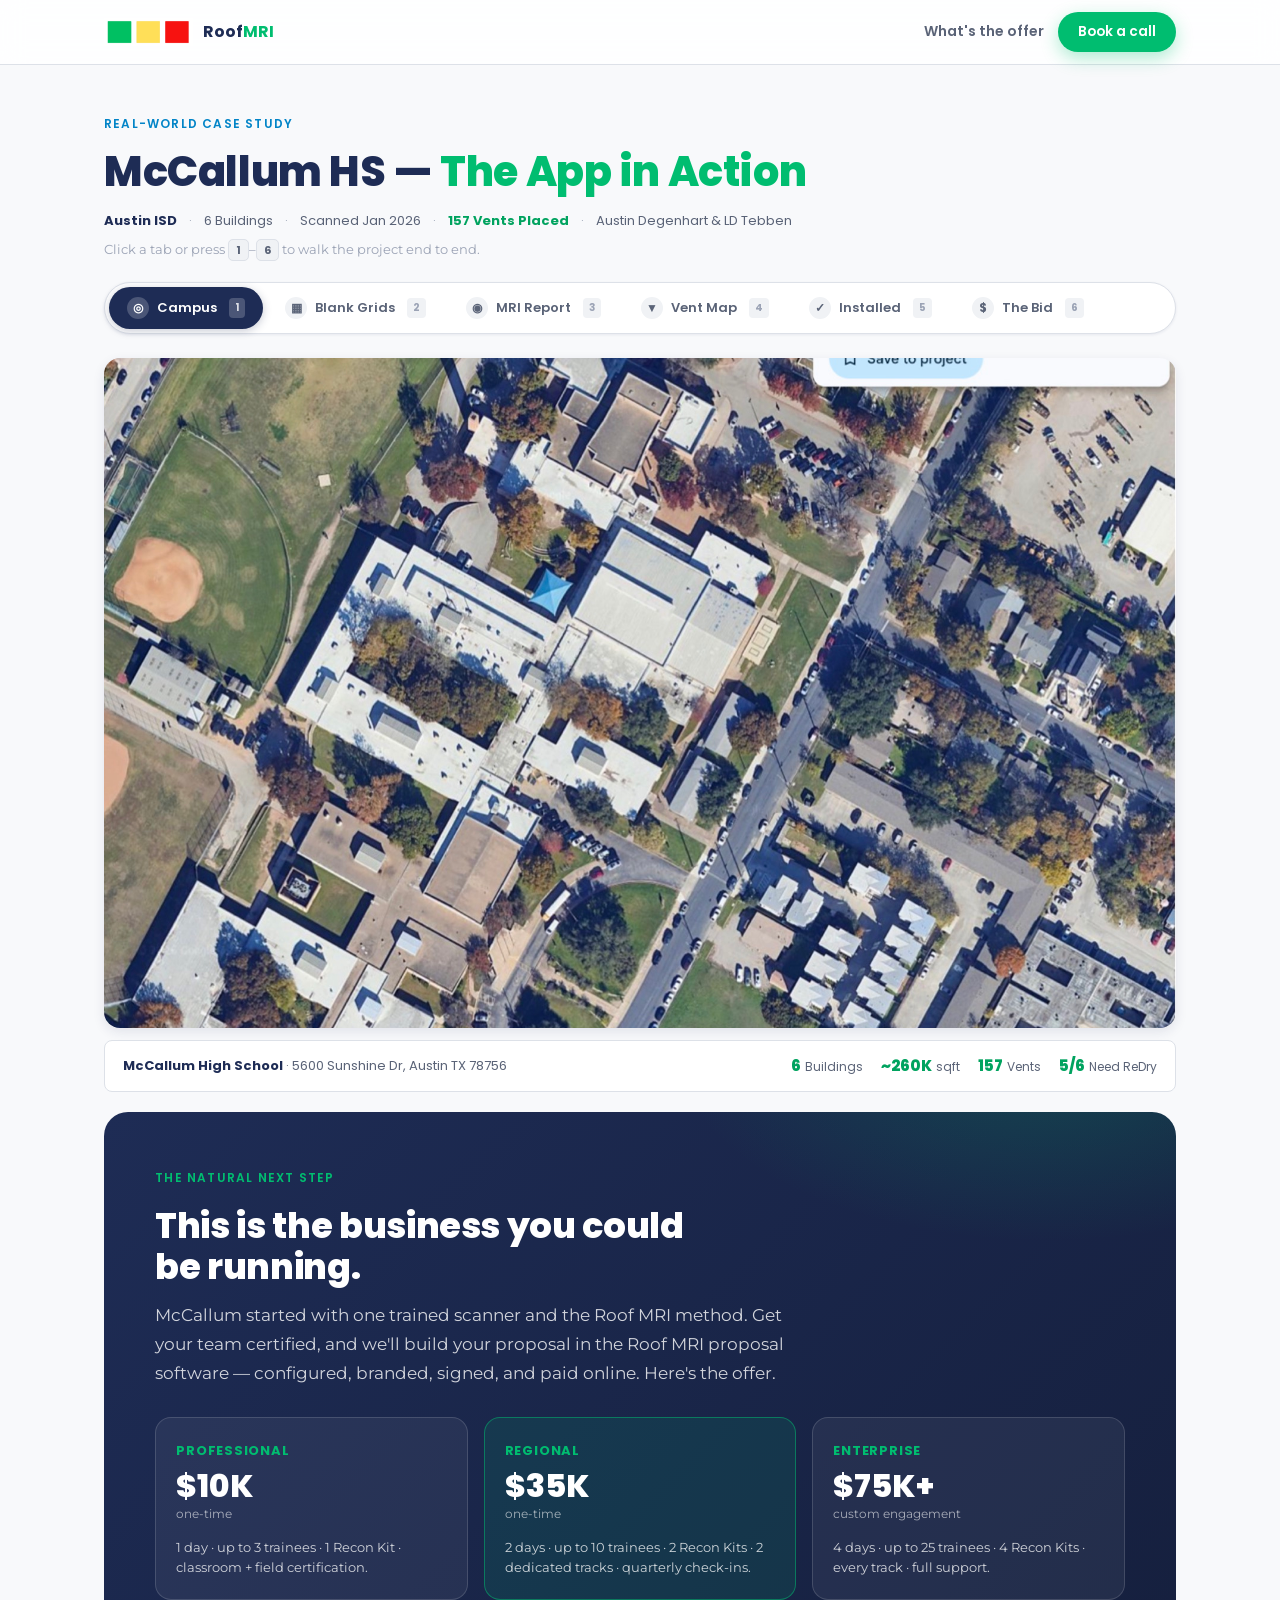
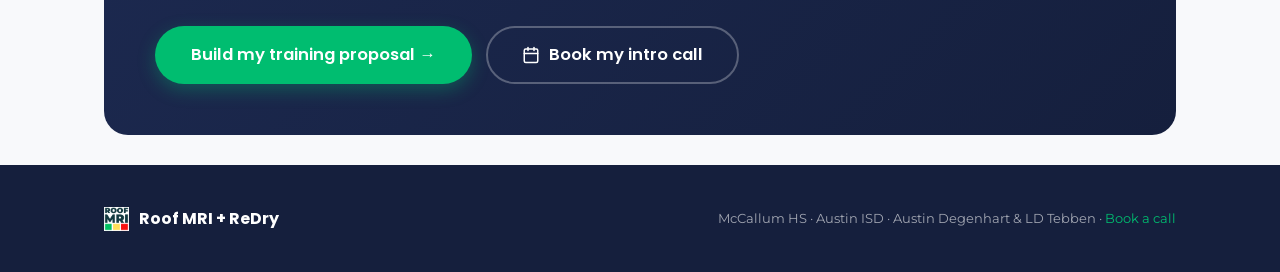
==== case-study.html @ 8e84fb78 "Add cold-call sales pages: McCallum HS teaser + standalone case study Two cohesive, standalone sales" ====
<!DOCTYPE html>
<html lang="en">
<head>
<meta charset="UTF-8">
<meta name="viewport" content="width=device-width, initial-scale=1.0">
<title>McCallum HS — The App in Action · Roof MRI + ReDry</title>
<meta name="description" content="A real Roof MRI + ReDry project at McCallum High School, Austin ISD: campus scan, moisture report, 157-vent map, install photos, and the bid.">
<link rel="icon" type="image/png" href="images/logo-icon.png">
<link href="https://fonts.googleapis.com/css2?family=Montserrat:wght@400;500;600;700&family=Poppins:wght@600;700;800;900&display=swap" rel="stylesheet">
<link rel="stylesheet" href="styles.css">
</head>
<body>

<!-- NAV -->
<header class="nav">
  <div class="wrap">
    <a class="nav-logo" href="index.html">
      <img src="images/logo-icon.png" alt="Roof MRI">
      <b>Roof<span>MRI</span></b>
    </a>
    <nav class="nav-actions">
      <a class="nav-link hide-sm" href="index.html">What's the offer</a>
      <a class="btn btn-primary btn-sm" href="https://calendly.com/adam-re-dry/google-meet-roof-mri-consultation" target="_blank" rel="noopener">Book a call</a>
    </nav>
  </div>
</header>

<!-- CASE STUDY -->
<main class="case-page">
  <div class="wrap">
    <div class="case-head">
      <span class="pillar-tag">Real-World Case Study</span>
      <h1>McCallum HS — <span class="accent">The App in Action</span></h1>
      <div class="mccallum-meta">
        <span><strong>Austin ISD</strong></span><span class="dot">·</span>
        <span>6 Buildings</span><span class="dot">·</span>
        <span>Scanned Jan 2026</span><span class="dot">·</span>
        <span><strong style="color:var(--green-dark)">157 Vents Placed</strong></span><span class="dot">·</span>
        <span>Austin Degenhart &amp; LD Tebben</span>
      </div>
      <p class="case-hint">Click a tab or press <kbd>1</kbd>–<kbd>6</kbd> to walk the project end to end.</p>
    </div>

    <div class="comp-wrap">
      <div class="comp-tabs" id="caseTabs" role="tablist" aria-label="McCallum project walkthrough">
        <button class="comp-tab active" role="tab" aria-selected="true" data-case="campus"><span class="comp-tab-icon">◎</span>Campus<span class="comp-tab-key">1</span></button>
        <button class="comp-tab" role="tab" aria-selected="false" data-case="blank"><span class="comp-tab-icon">▦</span>Blank Grids<span class="comp-tab-key">2</span></button>
        <button class="comp-tab" role="tab" aria-selected="false" data-case="report"><span class="comp-tab-icon">◉</span>MRI Report<span class="comp-tab-key">3</span></button>
        <button class="comp-tab" role="tab" aria-selected="false" data-case="vents"><span class="comp-tab-icon">▼</span>Vent Map<span class="comp-tab-key">4</span></button>
        <button class="comp-tab" role="tab" aria-selected="false" data-case="installed"><span class="comp-tab-icon">✓</span>Installed<span class="comp-tab-key">5</span></button>
        <button class="comp-tab" role="tab" aria-selected="false" data-case="bid"><span class="comp-tab-icon">$</span>The Bid<span class="comp-tab-key">6</span></button>
      </div>

      <div class="comp-view" id="caseView">
        <!-- CAMPUS -->
        <div class="comp-panel active" data-case-panel="campus" role="tabpanel">
          <div class="case-hero"><img src="images/mccallum/campus-overview.jpg" alt="McCallum HS campus aerial overview"></div>
          <div class="case-caption-strip">
            <div><strong>McCallum High School</strong> · 5600 Sunshine Dr, Austin TX 78756</div>
            <div class="case-stats">
              <span><strong>6</strong>Buildings</span>
              <span><strong>~260K</strong>sqft</span>
              <span><strong>157</strong>Vents</span>
              <span><strong>5/6</strong>Need ReDry</span>
            </div>
          </div>
        </div>

        <!-- BLANK GRIDS -->
        <div class="comp-panel" data-case-panel="blank" role="tabpanel">
          <div class="bldg-chips" data-group="blank">
            <button class="bldg-chip active" data-b="A">A</button>
            <button class="bldg-chip" data-b="B">B</button>
            <button class="bldg-chip" data-b="C">C</button>
            <button class="bldg-chip" data-b="D">D</button>
            <button class="bldg-chip" data-b="E">E</button>
            <button class="bldg-chip" data-b="F">F</button>
          </div>
          <div class="bldg-canvas" data-group="blank">
            <img class="bldg-img active" data-b="A" src="images/mccallum/blank-A.jpg" alt="Building A blank scan grid">
            <img class="bldg-img" data-b="B" src="images/mccallum/blank-B.jpg" alt="Building B blank scan grid">
            <img class="bldg-img" data-b="C" src="images/mccallum/blank-C.jpg" alt="Building C blank scan grid">
            <img class="bldg-img" data-b="D" src="images/mccallum/blank-D.jpg" alt="Building D blank scan grid">
            <img class="bldg-img" data-b="E" src="images/mccallum/blank-E.jpg" alt="Building E blank scan grid">
            <img class="bldg-img" data-b="F" src="images/mccallum/blank-F.jpg" alt="Building F blank scan grid">
          </div>
          <div class="case-caption-strip">
            <div><strong>Blank grids delivered through the app</strong> · Numbered sections printed and taken to the roof</div>
          </div>
        </div>

        <!-- MRI REPORT (filled/scanned) -->
        <div class="comp-panel" data-case-panel="report" role="tabpanel">
          <div class="bldg-chips" data-group="report">
            <button class="bldg-chip active" data-b="A">A</button>
            <button class="bldg-chip" data-b="B">B</button>
            <button class="bldg-chip" data-b="C">C</button>
            <button class="bldg-chip muted" data-b="D" title="Scanned clean — no remediation needed">D</button>
            <button class="bldg-chip" data-b="E">E</button>
            <button class="bldg-chip" data-b="F">F</button>
          </div>
          <div class="bldg-canvas" data-group="report">
            <img class="bldg-img active" data-b="A" src="images/mccallum/filled-A.jpg" alt="Building A moisture overlay">
            <img class="bldg-img" data-b="B" src="images/mccallum/filled-B.jpg" alt="Building B moisture overlay">
            <img class="bldg-img" data-b="C" src="images/mccallum/filled-C.jpg" alt="Building C moisture overlay">
            <div class="bldg-clean" data-b="D">
              <div class="clean-check">✓</div>
              <h3>Building D — Scanned Clean</h3>
              <p>No moisture above the PHD floor. <strong>No remediation needed.</strong><br>Real data drives real decisions — we don't sell work we can't justify.</p>
            </div>
            <img class="bldg-img" data-b="E" src="images/mccallum/filled-E.jpg" alt="Building E moisture overlay">
            <img class="bldg-img" data-b="F" src="images/mccallum/filled-F.jpg" alt="Building F moisture overlay">
          </div>
          <div class="case-caption-strip">
            <div>Emailed to <strong>Austin Degenhart</strong> · Moisture overlay on aerial imagery</div>
            <div class="case-legend">
              <span class="lg lg-green">Dry</span>
              <span class="lg lg-yellow">Elevated</span>
              <span class="lg lg-orange">Wet</span>
              <span class="lg lg-red">Saturated</span>
            </div>
          </div>
        </div>

        <!-- VENT MAP -->
        <div class="comp-panel" data-case-panel="vents" role="tabpanel">
          <div class="bldg-chips" data-group="vents">
            <button class="bldg-chip active" data-b="A">A<span class="chip-sub">8</span></button>
            <button class="bldg-chip" data-b="B">B<span class="chip-sub">55</span></button>
            <button class="bldg-chip" data-b="C">C<span class="chip-sub">37</span></button>
            <button class="bldg-chip" data-b="E">E<span class="chip-sub">35</span></button>
            <button class="bldg-chip" data-b="F">F<span class="chip-sub">22</span></button>
          </div>
          <div class="bldg-canvas" data-group="vents">
            <img class="bldg-img active" data-b="A" src="images/mccallum/vent-A-8.jpg" alt="Building A vent placement">
            <img class="bldg-img" data-b="B" src="images/mccallum/vent-B-55.jpg" alt="Building B vent placement">
            <img class="bldg-img" data-b="C" src="images/mccallum/vent-C-37.jpg" alt="Building C vent placement">
            <img class="bldg-img" data-b="E" src="images/mccallum/vent-E-35.jpg" alt="Building E vent placement">
            <img class="bldg-img" data-b="F" src="images/mccallum/vent-F-22.jpg" alt="Building F vent placement">
          </div>
          <div class="case-caption-strip">
            <div><strong>157 vents</strong> placed across 5 buildings · Generated in the ReDry Vent Placement app</div>
            <a class="case-link-btn" href="https://redry-vent-placement.netlify.app/contractor/address/f6c9a4a1-4a2d-42f4-a4ff-206923f18e54" target="_blank" rel="noopener">Open the live map →</a>
          </div>
        </div>

        <!-- INSTALLED -->
        <div class="comp-panel" data-case-panel="installed" role="tabpanel">
          <div class="install-carousel" id="installCarousel">
            <figure class="install-slide active" data-i="0">
              <img src="images/mccallum/installed/install-1-daytime.jpg" alt="Installed ReDry vents on McCallum roof, daytime">
              <figcaption><span class="ic-n">1</span>Row of installed ReDry vents · sealed at the base</figcaption>
            </figure>
            <figure class="install-slide" data-i="1">
              <img src="images/mccallum/installed/install-2-sunset-wide.jpg" alt="Installed vents at sunset, wide shot">
              <figcaption><span class="ic-n">2</span>Sunset on the finished roof · vents catching the light</figcaption>
            </figure>
            <figure class="install-slide" data-i="2">
              <img src="images/mccallum/installed/install-3-sunset-close.jpg" alt="Close-up of installed vent at sunset">
              <figcaption><span class="ic-n">3</span>Close-up · the finished detail</figcaption>
            </figure>
            <button class="install-arrow install-prev" aria-label="Previous photo"><svg width="22" height="22" viewBox="0 0 24 24" fill="none" stroke="currentColor" stroke-width="2.5" stroke-linecap="round" stroke-linejoin="round"><polyline points="15 18 9 12 15 6"/></svg></button>
            <button class="install-arrow install-next" aria-label="Next photo"><svg width="22" height="22" viewBox="0 0 24 24" fill="none" stroke="currentColor" stroke-width="2.5" stroke-linecap="round" stroke-linejoin="round"><polyline points="9 18 15 12 9 6"/></svg></button>
            <div class="install-dots">
              <button class="install-dot active" data-i="0" aria-label="Photo 1"></button>
              <button class="install-dot" data-i="1" aria-label="Photo 2"></button>
              <button class="install-dot" data-i="2" aria-label="Photo 3"></button>
            </div>
          </div>
          <div class="case-caption-strip">
            <div><strong>Proof on the roof</strong> · Post-install ReDry vents at McCallum HS</div>
            <div style="font-size:11px;color:var(--gray-400)">Arrows, dots, or ← → keys</div>
          </div>
        </div>

        <!-- BID -->
        <div class="comp-panel" data-case-panel="bid" role="tabpanel">
          <div class="bid-embed">
            <iframe src="images/mccallum/bid-mccallum.pdf#toolbar=0&amp;navpanes=0&amp;view=FitH" title="McCallum HS — ReDry Quote + Contract" loading="lazy"></iframe>
          </div>
          <div class="case-caption-strip">
            <div>Submitted to <strong>LD Tebben</strong> for Austin ISD · ReDry Quote + Contract</div>
            <a class="case-link-btn" href="images/mccallum/bid-mccallum.pdf" target="_blank" rel="noopener">Open the full PDF →</a>
          </div>
        </div>
      </div>
    </div>

    <!-- NEXT STEP: the proposal software (the close) -->
    <section class="nextstep">
      <span class="eyebrow">The natural next step</span>
      <h2>This is the business you could be running.</h2>
      <p class="lead">
        McCallum started with one trained scanner and the Roof MRI method. Get your team certified,
        and we'll build your proposal in the Roof MRI proposal software — configured, branded,
        signed, and paid online. Here's the offer.
      </p>

      <div class="tier-grid">
        <div class="tier">
          <div class="t-name">Professional</div>
          <div class="t-price">$10K</div>
          <div class="t-sub">one-time</div>
          <div class="t-desc">1 day · up to 3 trainees · 1 Recon Kit · classroom + field certification.</div>
        </div>
        <div class="tier feature">
          <div class="t-name">Regional</div>
          <div class="t-price">$35K</div>
          <div class="t-sub">one-time</div>
          <div class="t-desc">2 days · up to 10 trainees · 2 Recon Kits · 2 dedicated tracks · quarterly check-ins.</div>
        </div>
        <div class="tier">
          <div class="t-name">Enterprise</div>
          <div class="t-price">$75K+</div>
          <div class="t-sub">custom engagement</div>
          <div class="t-desc">4 days · up to 25 trainees · 4 Recon Kits · every track · full support.</div>
        </div>
      </div>

      <div class="btns">
        <a class="btn btn-primary btn-lg" href="https://proposals.roof-mri.com" target="_blank" rel="noopener">
          Build my training proposal →
        </a>
        <a class="btn btn-on-dark btn-lg" href="https://calendly.com/adam-re-dry/google-meet-roof-mri-consultation" target="_blank" rel="noopener">
          <svg viewBox="0 0 24 24" fill="none" stroke="currentColor" stroke-width="2" stroke-linecap="round" stroke-linejoin="round"><rect x="3" y="4" width="18" height="18" rx="2"/><line x1="16" y1="2" x2="16" y2="6"/><line x1="8" y1="2" x2="8" y2="6"/><line x1="3" y1="10" x2="21" y2="10"/></svg>
          Book my intro call
        </a>
      </div>
    </section>
  </div>
</main>

<!-- FOOTER -->
<footer class="footer">
  <div class="wrap">
    <div class="footer-logo">
      <img src="images/logo-light.png" alt="Roof MRI" onerror="this.src='images/logo-icon.png'">
      <b>Roof MRI + ReDry</b>
    </div>
    <small>McCallum HS · Austin ISD · Austin Degenhart &amp; LD Tebben · <a href="https://calendly.com/adam-re-dry/google-meet-roof-mri-consultation" target="_blank" rel="noopener">Book a call</a></small>
  </div>
</footer>

<script src="app.js" defer></script>
</body>
</html>
---- styles.css ----
/* =========================================================================
   Roof MRI · Sales Tools — shared design system
   Colors + type are the source of truth carried over verbatim from the
   Roof MRI training deck (roof-mri-training-presentation-pro) and the
   proposal frontend (roof-mri-backend). Do not invent new brand colors.
   ========================================================================= */
*,*::before,*::after{box-sizing:border-box;margin:0;padding:0}
:root{
  --green:#00bd70;--green-dark:#00a35f;--green-light:#e6f9f0;
  --navy:#1e2c55;--navy-light:#2a3d6e;--navy-dark:#151f3d;
  --white:#ffffff;--gray-50:#f8f9fb;--gray-100:#f0f2f5;--gray-200:#dde1e8;
  --gray-400:#9ba3b5;--gray-600:#5a6377;--gray-800:#2d3344;
  --red-500:#EF4444;--red-100:#FEE2E2;--amber-500:#F59E0B;--amber-100:#FEF3C7;
  --blue-500:#0284C7;
  --shadow-sm:0 1px 3px rgba(30,44,85,.08);
  --shadow-md:0 4px 12px rgba(30,44,85,.1);
  --shadow-lg:0 8px 30px rgba(30,44,85,.12);
  --shadow-xl:0 20px 60px rgba(21,31,61,.18);
  --radius:8px;--radius-lg:16px;--radius-xl:24px;
  --maxw:1120px;
}
html{scroll-behavior:smooth}
body{
  font-family:'Montserrat',sans-serif;font-size:16px;line-height:1.7;
  background:var(--gray-50);color:var(--gray-800);-webkit-font-smoothing:antialiased;
}
img{max-width:100%;display:block}
a{color:inherit}
h1,h2,h3,h4{font-family:'Poppins',sans-serif;line-height:1.15;color:var(--navy);letter-spacing:-.01em}
.accent{color:var(--green)}
.wrap{width:100%;max-width:var(--maxw);margin:0 auto;padding:0 24px}

/* ---- Buttons: one primary action wins on every screen ------------------ */
.btn{display:inline-flex;align-items:center;justify-content:center;gap:9px;
  font-family:'Poppins',sans-serif;font-size:15px;font-weight:600;line-height:1;
  padding:15px 26px;border-radius:999px;border:2px solid transparent;cursor:pointer;
  text-decoration:none;transition:transform .18s ease,box-shadow .18s ease,background .18s ease,border-color .18s ease;white-space:nowrap}
.btn svg{width:18px;height:18px}
.btn-primary{background:var(--green);color:#fff;box-shadow:0 6px 18px rgba(0,189,112,.32)}
.btn-primary:hover{background:var(--green-dark);transform:translateY(-2px);box-shadow:0 10px 26px rgba(0,189,112,.4)}
.btn-secondary{background:var(--navy);color:#fff}
.btn-secondary:hover{background:var(--navy-light);transform:translateY(-2px)}
.btn-ghost{background:transparent;color:var(--navy);border-color:var(--gray-200)}
.btn-ghost:hover{border-color:var(--green);color:var(--green-dark);transform:translateY(-2px)}
.btn-on-dark{background:transparent;color:#fff;border-color:rgba(255,255,255,.28)}
.btn-on-dark:hover{border-color:#fff;background:rgba(255,255,255,.08);transform:translateY(-2px)}
.btn-sm{padding:11px 18px;font-size:13.5px}
.btn-lg{padding:18px 34px;font-size:16.5px}

/* ---- Sticky nav -------------------------------------------------------- */
.nav{position:sticky;top:0;z-index:50;background:rgba(255,255,255,.86);
  backdrop-filter:saturate(180%) blur(12px);border-bottom:1px solid var(--gray-200)}
.nav .wrap{display:flex;align-items:center;justify-content:space-between;height:64px}
.nav-logo{display:flex;align-items:center;gap:10px;text-decoration:none}
.nav-logo img{height:28px;width:auto}
.nav-logo b{font-family:'Poppins',sans-serif;font-weight:700;font-size:16px;color:var(--navy)}
.nav-logo span{color:var(--green)}
.nav-actions{display:flex;align-items:center;gap:14px}
.nav-link{font-family:'Poppins',sans-serif;font-weight:600;font-size:14px;color:var(--gray-600);text-decoration:none;transition:color .18s ease}
.nav-link:hover{color:var(--navy)}

/* ---- Eyebrow / pillar tag (from deck) ---------------------------------- */
.eyebrow{display:inline-block;font-family:'Poppins',sans-serif;font-size:.75rem;font-weight:600;
  letter-spacing:.1em;text-transform:uppercase;color:var(--green);margin-bottom:18px}
.eyebrow.on-dark{color:var(--green)}
.pillar-tag{display:inline-block;font-family:'Poppins',sans-serif;font-size:.75rem;font-weight:600;
  letter-spacing:.1em;text-transform:uppercase;color:var(--blue-500);margin-bottom:14px}

/* =========================================================================
   TEASER (index.html) — the cold-call "what's the offer" leave-behind
   ========================================================================= */
.hero{position:relative;overflow:hidden;color:#fff;
  background:radial-gradient(1200px 600px at 78% -10%,rgba(0,189,112,.22),transparent 60%),
             linear-gradient(160deg,var(--navy) 0%,var(--navy-dark) 100%)}
.hero::after{content:"";position:absolute;inset:0;pointer-events:none;
  background:radial-gradient(700px 340px at 12% 110%,rgba(2,132,199,.18),transparent 60%)}
.hero .wrap{position:relative;z-index:1;padding-top:76px;padding-bottom:84px}
.hero h1{color:#fff;font-size:clamp(2rem,4.6vw,3.5rem);font-weight:800;max-width:16ch}
.hero .eyebrow{color:var(--green)}
.hero-sub{margin-top:22px;max-width:60ch;font-size:clamp(1rem,1.5vw,1.18rem);line-height:1.6;color:rgba(255,255,255,.82)}
.hero-sub strong{color:#fff;font-weight:600}
.hero-cta{display:flex;flex-wrap:wrap;gap:14px;margin-top:34px}
.hero-note{margin-top:16px;font-size:13px;color:rgba(255,255,255,.6);display:flex;align-items:center;gap:8px}
.hero-note svg{width:15px;height:15px;color:var(--green)}
/* stat strip */
.stat-strip{display:grid;grid-template-columns:repeat(4,1fr);gap:1px;margin-top:52px;
  background:rgba(255,255,255,.12);border:1px solid rgba(255,255,255,.14);border-radius:var(--radius-lg);overflow:hidden}
.stat{background:rgba(21,31,61,.35);padding:22px 20px;text-align:center}
.stat b{display:block;font-family:'Poppins',sans-serif;font-weight:800;font-size:clamp(1.6rem,3vw,2.2rem);color:#fff;line-height:1}
.stat span{display:block;margin-top:7px;font-size:12px;letter-spacing:.04em;text-transform:uppercase;color:rgba(255,255,255,.6)}
.stat b.g{color:var(--green)}

/* section shell */
.section{padding:78px 0}
.section-head{max-width:60ch;margin-bottom:40px}
.section-head h2{font-size:clamp(1.6rem,3vw,2.4rem);font-weight:800}
.section-head p{margin-top:14px;color:var(--gray-600);font-size:1.05rem}

/* three-party offer cards */
.offer-grid{display:grid;grid-template-columns:repeat(3,1fr);gap:22px}
.offer-card{position:relative;background:#fff;border:1px solid var(--gray-200);border-radius:var(--radius-lg);
  padding:30px 26px 28px;box-shadow:var(--shadow-sm);transition:transform .2s ease,box-shadow .2s ease;overflow:hidden}
.offer-card:hover{transform:translateY(-4px);box-shadow:var(--shadow-lg)}
.offer-card::before{content:"";position:absolute;top:0;left:0;right:0;height:4px;background:var(--accent,var(--green))}
.offer-card .who{font-family:'Poppins',sans-serif;font-size:11px;font-weight:700;letter-spacing:.12em;text-transform:uppercase;color:var(--accent,var(--green))}
.offer-card h3{margin:10px 0 12px;font-size:1.3rem;font-weight:700}
.offer-card p{color:var(--gray-600);font-size:.98rem;line-height:1.62}
.offer-card p strong{color:var(--navy);font-weight:600}
.offer-icon{width:46px;height:46px;border-radius:12px;display:flex;align-items:center;justify-content:center;
  background:var(--accent-soft,var(--green-light));color:var(--accent,var(--green));margin-bottom:16px}
.offer-icon svg{width:24px;height:24px}
.offer-card.district{--accent:var(--blue-500);--accent-soft:#e6f2fb}
.offer-card.contractor{--accent:var(--green);--accent-soft:var(--green-light)}
.offer-card.gaco{--accent:var(--amber-500);--accent-soft:var(--amber-100)}

/* lifecycle flow */
.flow{background:#fff;border-top:1px solid var(--gray-200);border-bottom:1px solid var(--gray-200)}
.flow-steps{display:flex;flex-wrap:wrap;align-items:stretch;gap:0}
.flow-step{flex:1 1 0;min-width:150px;padding:26px 22px;position:relative}
.flow-step:not(:last-child)::after{content:"→";position:absolute;right:-9px;top:50%;transform:translateY(-50%);
  color:var(--gray-400);font-size:20px;z-index:1}
.flow-step .n{font-family:'Poppins',sans-serif;font-weight:800;font-size:13px;color:var(--green);letter-spacing:.06em}
.flow-step h4{margin:8px 0 6px;font-size:1.05rem;font-weight:700}
.flow-step p{font-size:.86rem;color:var(--gray-600);line-height:1.5}

/* CTA band */
.cta-band{background:linear-gradient(135deg,var(--navy) 0%,var(--navy-dark) 100%);color:#fff;border-radius:var(--radius-xl);
  padding:52px clamp(26px,5vw,60px);text-align:center;position:relative;overflow:hidden}
.cta-band::before{content:"";position:absolute;inset:0;
  background:radial-gradient(600px 300px at 80% 120%,rgba(0,189,112,.25),transparent 60%)}
.cta-band>*{position:relative;z-index:1}
.cta-band h2{color:#fff;font-size:clamp(1.6rem,3vw,2.4rem);font-weight:800;max-width:22ch;margin:0 auto}
.cta-band p{margin:16px auto 0;max-width:52ch;color:rgba(255,255,255,.78);font-size:1.05rem}
.cta-band .btns{display:flex;flex-wrap:wrap;gap:14px;justify-content:center;margin-top:30px}

/* footer */
.footer{background:var(--navy-dark);color:rgba(255,255,255,.6);padding:40px 0}
.footer .wrap{display:flex;flex-wrap:wrap;align-items:center;justify-content:space-between;gap:16px}
.footer-logo{display:flex;align-items:center;gap:10px}
.footer-logo img{height:24px}
.footer-logo b{font-family:'Poppins',sans-serif;color:#fff;font-weight:700}
.footer a{color:var(--green);text-decoration:none}
.footer small{font-size:12.5px}

/* =========================================================================
   CASE STUDY (case-study.html) — recreation of deck slide 28 (McCallum HS)
   Component CSS carried over from the deck, adapted from fixed-viewport
   slide to a normal scrolling page.
   ========================================================================= */
.case-page{padding:44px 0 30px}
.case-head h1{font-size:clamp(1.7rem,3.4vw,2.6rem);font-weight:800}
.mccallum-meta{display:flex;gap:10px;flex-wrap:wrap;font-family:'Poppins',sans-serif;font-size:13px;color:var(--gray-600);margin:14px 0 6px;align-items:center}
.mccallum-meta strong{color:var(--navy);font-weight:700}
.mccallum-meta .dot{color:var(--gray-400);margin:0 2px}
.case-hint{font-size:13px;color:var(--gray-400);margin-bottom:22px}
.case-hint kbd{font-family:'Poppins',sans-serif;font-size:11px;font-weight:700;background:var(--gray-100);border:1px solid var(--gray-200);border-radius:5px;padding:2px 7px;color:var(--gray-600)}

.comp-wrap{width:100%}
.comp-tabs{display:flex;flex-wrap:wrap;gap:4px;background:var(--white);border:1px solid var(--gray-200);border-radius:999px;padding:4px;box-shadow:var(--shadow-sm);margin-bottom:24px}
.comp-tab{display:inline-flex;align-items:center;gap:8px;padding:10px 18px;border:none;background:transparent;border-radius:999px;font-family:'Poppins',sans-serif;font-size:13px;font-weight:600;color:var(--gray-600);cursor:pointer;transition:all .25s ease;white-space:nowrap}
.comp-tab:hover{color:var(--navy)}
.comp-tab.active{background:var(--navy);color:#fff;box-shadow:0 2px 8px rgba(30,44,85,.25)}
.comp-tab-icon{display:inline-flex;align-items:center;justify-content:center;width:22px;height:22px;border-radius:50%;background:var(--gray-100);font-size:12px;font-weight:700;transition:all .25s ease}
.comp-tab.active .comp-tab-icon{background:rgba(255,255,255,.2);color:#fff}
.comp-tab-key{margin-left:4px;font-size:10px;font-weight:700;padding:2px 6px;border-radius:4px;background:var(--gray-100);color:var(--gray-400)}
.comp-tab.active .comp-tab-key{background:rgba(255,255,255,.2);color:rgba(255,255,255,.8)}
.comp-view{position:relative;min-height:360px}
.comp-panel{position:absolute;top:0;left:0;right:0;opacity:0;transform:translateY(8px);pointer-events:none;transition:opacity .3s ease,transform .3s ease}
.comp-panel.active{opacity:1;transform:translateY(0);pointer-events:all;position:relative}
/* pointer-events doesn't cascade: an inactive panel's children that set their
   own pointer-events:all (e.g. .install-slide.active) would still intercept
   clicks on the active panel, since every panel stacks at the same top-left.
   Force it off for the whole inactive subtree (ported from the deck fix). */
.comp-panel:not(.active),
.comp-panel:not(.active) *{pointer-events:none!important}

.case-hero{width:100%;border-radius:var(--radius-lg);overflow:hidden;box-shadow:var(--shadow-md);background:var(--gray-100)}
.case-hero img{width:100%;height:auto;aspect-ratio:16/10;object-fit:cover;object-position:center}
.case-caption-strip{display:flex;align-items:center;justify-content:space-between;gap:16px;padding:12px 18px;margin-top:12px;background:var(--white);border:1px solid var(--gray-200);border-radius:var(--radius);font-family:'Poppins',sans-serif;font-size:13px;color:var(--gray-600);flex-wrap:wrap}
.case-caption-strip strong{color:var(--navy);font-weight:700}
.case-stats{display:flex;gap:18px;flex-wrap:wrap;font-size:12px}
.case-stats span strong{font-size:15px;color:var(--green-dark);font-weight:800;display:inline-block;margin-right:4px}
.case-link-btn{display:inline-flex;align-items:center;gap:5px;padding:9px 15px;background:var(--green);color:#fff!important;border-radius:8px;font-family:'Poppins',sans-serif;font-size:12px;font-weight:600;text-decoration:none;transition:all .2s ease;white-space:nowrap}
.case-link-btn:hover{background:var(--green-dark);transform:translateY(-1px);box-shadow:0 4px 12px rgba(0,189,112,.3)}
.case-legend{display:flex;gap:4px;align-items:center;font-size:10px;font-weight:700}
.case-legend .lg{padding:3px 9px;border-radius:4px;color:#fff;letter-spacing:.03em;text-transform:uppercase}
.case-legend .lg-green{background:var(--green)}
.case-legend .lg-yellow{background:#EAB308}
.case-legend .lg-orange{background:#F97316}
.case-legend .lg-red{background:var(--red-500)}

.bldg-chips{display:flex;gap:6px;margin-bottom:12px;flex-wrap:wrap}
.bldg-chip{position:relative;min-width:44px;height:44px;padding:0 14px;border:2px solid var(--gray-200);background:#fff;border-radius:10px;font-family:'Poppins',sans-serif;font-size:15px;font-weight:800;color:var(--gray-600);cursor:pointer;transition:all .2s ease;display:inline-flex;align-items:center;justify-content:center;gap:6px}
.bldg-chip:hover{border-color:var(--green);color:var(--green-dark);transform:translateY(-1px)}
.bldg-chip.active{background:var(--navy);color:#fff;border-color:var(--navy);box-shadow:0 2px 8px rgba(30,44,85,.25)}
.bldg-chip.muted{opacity:.55}
.bldg-chip.muted.active{opacity:1;background:var(--green);border-color:var(--green)}
.bldg-chip .chip-sub{font-size:11px;font-weight:700;opacity:.7;margin-left:-2px}
.bldg-chip.active .chip-sub{opacity:.95}
.bldg-canvas{position:relative;width:100%;height:clamp(320px,52vh,520px);border-radius:var(--radius-lg);overflow:hidden;background:var(--gray-100);box-shadow:var(--shadow-md);display:flex;align-items:center;justify-content:center}
.bldg-img{position:absolute;inset:0;width:100%;height:100%;object-fit:contain;background:var(--gray-100);opacity:0;transition:opacity .3s ease;padding:12px}
.bldg-img.active{opacity:1}
.bldg-clean{position:absolute;inset:0;display:none;flex-direction:column;align-items:center;justify-content:center;padding:40px;text-align:center;background:linear-gradient(135deg,var(--green-light),var(--white))}
.bldg-clean.active{display:flex}
.bldg-clean .clean-check{width:84px;height:84px;border-radius:50%;background:var(--green);color:#fff;display:flex;align-items:center;justify-content:center;font-size:44px;font-weight:800;margin-bottom:20px;box-shadow:0 8px 24px rgba(0,189,112,.35)}
.bldg-clean h3{font-size:22px;margin-bottom:8px;color:var(--navy)}
.bldg-clean p{font-size:14px;line-height:1.6;color:var(--gray-600);max-width:420px}
.bldg-clean p strong{color:var(--navy)}

.bid-embed{width:100%;height:clamp(360px,64vh,640px);border-radius:var(--radius-lg);overflow:hidden;box-shadow:var(--shadow-md);background:var(--gray-100);position:relative}
.bid-embed iframe{width:100%;height:100%;border:none;display:block;background:var(--gray-100)}

.install-carousel{position:relative;width:100%;max-width:920px;margin:0 auto;height:clamp(360px,62vh,640px);border-radius:var(--radius-lg);overflow:hidden;background:#0a0a0a;box-shadow:var(--shadow-md)}
.install-slide{position:absolute;inset:0;margin:0;opacity:0;transform:scale(1.02);transition:opacity .45s ease,transform .45s ease;pointer-events:none}
.install-slide.active{opacity:1;transform:scale(1);pointer-events:all}
.install-slide img{width:100%;height:100%;object-fit:contain;object-position:center;background:#0a0a0a}
.install-slide figcaption{position:absolute;left:0;right:0;bottom:0;padding:40px 24px 18px;background:linear-gradient(to top,rgba(0,0,0,.85) 0%,rgba(0,0,0,.55) 55%,transparent 100%);color:#fff;font-family:'Poppins',sans-serif;font-size:13px;font-weight:500;display:flex;align-items:center;gap:10px;pointer-events:none}
.install-slide .ic-n{display:inline-flex;align-items:center;justify-content:center;width:24px;height:24px;border-radius:50%;background:var(--green);color:#fff;font-weight:800;font-size:12px;flex-shrink:0}
.install-arrow{position:absolute;top:50%;transform:translateY(-50%);width:44px;height:44px;border-radius:50%;background:rgba(255,255,255,.9);border:none;color:var(--navy);cursor:pointer;display:flex;align-items:center;justify-content:center;transition:all .2s ease;z-index:2;backdrop-filter:blur(6px)}
.install-arrow:hover{background:#fff;transform:translateY(-50%) scale(1.05);box-shadow:0 6px 20px rgba(0,0,0,.3)}
.install-prev{left:16px}.install-next{right:16px}
.install-dots{position:absolute;bottom:12px;left:50%;transform:translateX(-50%);display:flex;gap:8px;z-index:2;background:rgba(0,0,0,.35);padding:6px 10px;border-radius:999px;backdrop-filter:blur(6px)}
.install-dot{width:8px;height:8px;border-radius:50%;border:none;background:rgba(255,255,255,.4);cursor:pointer;padding:0;transition:all .2s ease}
.install-dot:hover{background:rgba(255,255,255,.7)}
.install-dot.active{background:#fff;width:24px;border-radius:4px}

/* ---- Next step: the proposal software (the close) ---------------------- */
.nextstep{margin-top:20px;background:linear-gradient(135deg,var(--navy) 0%,var(--navy-dark) 100%);color:#fff;border-radius:var(--radius-xl);padding:clamp(30px,4vw,52px);position:relative;overflow:hidden}
.nextstep::before{content:"";position:absolute;inset:0;background:radial-gradient(620px 320px at 88% -10%,rgba(0,189,112,.22),transparent 60%)}
.nextstep>*{position:relative;z-index:1}
.nextstep .eyebrow{color:var(--green)}
.nextstep h2{color:#fff;font-size:clamp(1.5rem,2.8vw,2.2rem);font-weight:800;max-width:24ch}
.nextstep p.lead{margin-top:14px;max-width:58ch;color:rgba(255,255,255,.8);font-size:1.05rem}
.tier-grid{display:grid;grid-template-columns:repeat(3,1fr);gap:16px;margin:30px 0 6px}
.tier{background:rgba(255,255,255,.06);border:1px solid rgba(255,255,255,.14);border-radius:var(--radius-lg);padding:22px 20px}
.tier.feature{background:rgba(0,189,112,.12);border-color:rgba(0,189,112,.5)}
.tier .t-name{font-family:'Poppins',sans-serif;font-weight:700;font-size:13px;letter-spacing:.06em;text-transform:uppercase;color:var(--green)}
.tier .t-price{font-family:'Poppins',sans-serif;font-weight:800;font-size:2rem;color:#fff;margin:8px 0 2px;line-height:1}
.tier .t-sub{font-size:12px;color:rgba(255,255,255,.6)}
.tier .t-desc{margin-top:12px;font-size:13px;color:rgba(255,255,255,.78);line-height:1.55}
.nextstep .btns{display:flex;flex-wrap:wrap;gap:14px;margin-top:26px}

/* =========================================================================
   Responsive
   ========================================================================= */
@media(max-width:900px){
  .offer-grid{grid-template-columns:1fr}
  .tier-grid{grid-template-columns:1fr}
  .stat-strip{grid-template-columns:repeat(2,1fr)}
  .flow-step:not(:last-child)::after{content:none}
  .flow-step{flex-basis:50%}
  .case-hero img{aspect-ratio:4/3}
  .bldg-canvas,.install-carousel{height:340px}
  .install-arrow{width:38px;height:38px}
  .install-prev{left:10px}.install-next{right:10px}
  .install-slide figcaption{font-size:12px;padding:20px 16px 14px}
  .bid-embed{height:74vh}
  .case-caption-strip{flex-direction:column;align-items:flex-start;gap:8px}
  .case-stats{gap:10px;font-size:11px}
  .mccallum-meta{font-size:11px;gap:6px}
  .bldg-chip{min-width:38px;height:40px;font-size:14px;padding:0 11px}
  .nav-link.hide-sm{display:none}
  .section{padding:56px 0}
  .hero .wrap{padding-top:52px;padding-bottom:60px}
}
@media(max-width:560px){
  .stat-strip{grid-template-columns:1fr 1fr}
  .comp-tab span.comp-tab-key{display:none}
  .comp-tab{padding:9px 13px}
  .btn{font-size:14px;padding:13px 20px}
}
@media(prefers-reduced-motion:reduce){
  *{transition:none!important;scroll-behavior:auto!important}
}
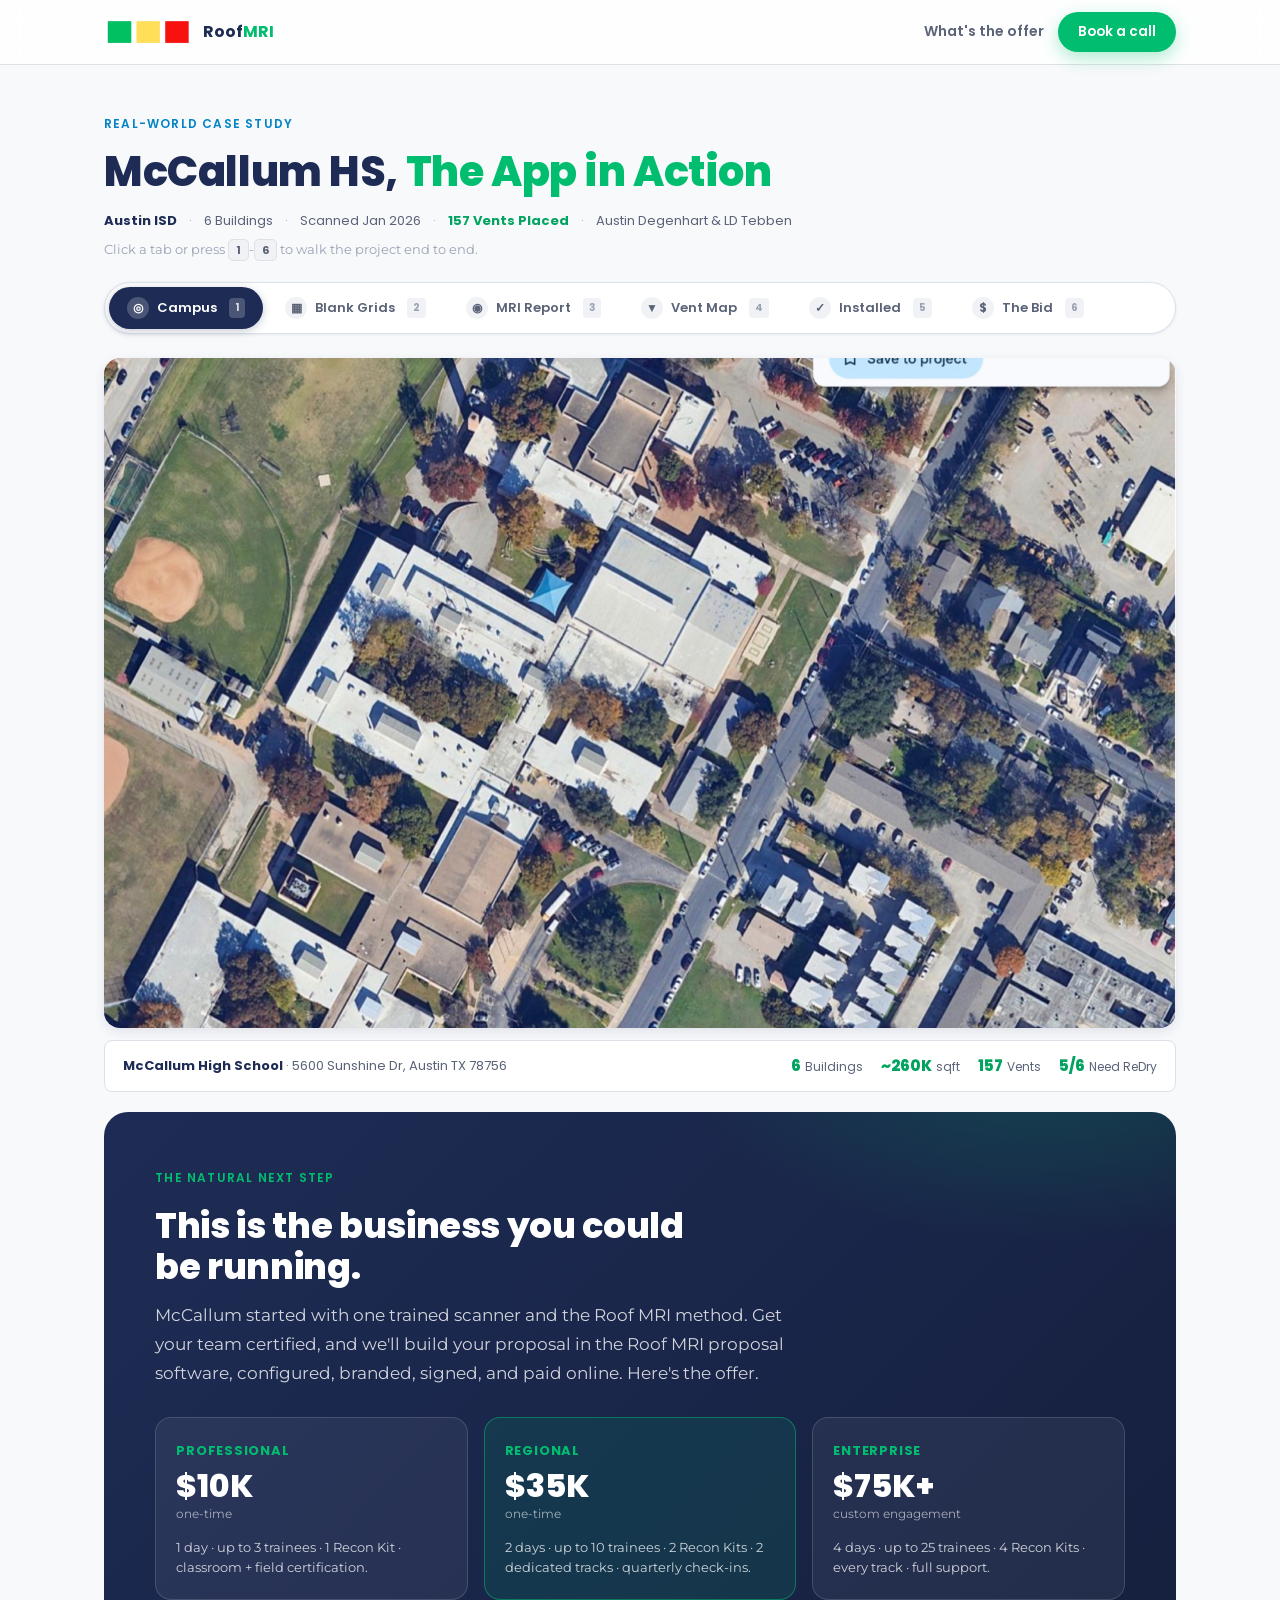
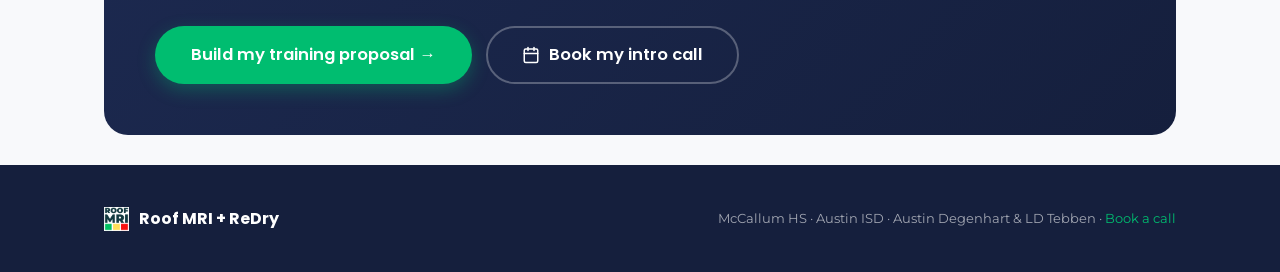
==== commit 1939c8f0: "Add 423 Roof MRI report dots, new hero, gate case study, kill em-dashes Map (the big one): - Green R" ====
--- a/case-study.html
+++ b/case-study.html
@@ -3,7 +3,7 @@
 <head>
 <meta charset="UTF-8">
 <meta name="viewport" content="width=device-width, initial-scale=1.0">
-<title>McCallum HS — The App in Action · Roof MRI + ReDry</title>
+<title>McCallum HS, The App in Action · Roof MRI + ReDry</title>
 <meta name="description" content="A real Roof MRI + ReDry project at McCallum High School, Austin ISD: campus scan, moisture report, 157-vent map, install photos, and the bid.">
 <link rel="icon" type="image/png" href="images/logo-icon.png">
 <link href="https://fonts.googleapis.com/css2?family=Montserrat:wght@400;500;600;700&family=Poppins:wght@600;700;800;900&display=swap" rel="stylesheet">
@@ -30,7 +30,7 @@
   <div class="wrap">
     <div class="case-head">
       <span class="pillar-tag">Real-World Case Study</span>
-      <h1>McCallum HS — <span class="accent">The App in Action</span></h1>
+      <h1>McCallum HS, <span class="accent">The App in Action</span></h1>
       <div class="mccallum-meta">
         <span><strong>Austin ISD</strong></span><span class="dot">·</span>
         <span>6 Buildings</span><span class="dot">·</span>
@@ -38,7 +38,7 @@
         <span><strong style="color:var(--green-dark)">157 Vents Placed</strong></span><span class="dot">·</span>
         <span>Austin Degenhart &amp; LD Tebben</span>
       </div>
-      <p class="case-hint">Click a tab or press <kbd>1</kbd>–<kbd>6</kbd> to walk the project end to end.</p>
+      <p class="case-hint">Click a tab or press <kbd>1</kbd>-<kbd>6</kbd> to walk the project end to end.</p>
     </div>
 
     <div class="comp-wrap">
@@ -95,7 +95,7 @@
             <button class="bldg-chip active" data-b="A">A</button>
             <button class="bldg-chip" data-b="B">B</button>
             <button class="bldg-chip" data-b="C">C</button>
-            <button class="bldg-chip muted" data-b="D" title="Scanned clean — no remediation needed">D</button>
+            <button class="bldg-chip muted" data-b="D" title="Scanned clean, no remediation needed">D</button>
             <button class="bldg-chip" data-b="E">E</button>
             <button class="bldg-chip" data-b="F">F</button>
           </div>
@@ -105,8 +105,8 @@
             <img class="bldg-img" data-b="C" src="images/mccallum/filled-C.jpg" alt="Building C moisture overlay">
             <div class="bldg-clean" data-b="D">
               <div class="clean-check">✓</div>
-              <h3>Building D — Scanned Clean</h3>
-              <p>No moisture above the PHD floor. <strong>No remediation needed.</strong><br>Real data drives real decisions — we don't sell work we can't justify.</p>
+              <h3>Building D, Scanned Clean</h3>
+              <p>No moisture above the PHD floor. <strong>No remediation needed.</strong><br>Real data drives real decisions, we don't sell work we can't justify.</p>
             </div>
             <img class="bldg-img" data-b="E" src="images/mccallum/filled-E.jpg" alt="Building E moisture overlay">
             <img class="bldg-img" data-b="F" src="images/mccallum/filled-F.jpg" alt="Building F moisture overlay">
@@ -176,7 +176,7 @@
         <!-- BID -->
         <div class="comp-panel" data-case-panel="bid" role="tabpanel">
           <div class="bid-embed">
-            <iframe src="images/mccallum/bid-mccallum.pdf#toolbar=0&amp;navpanes=0&amp;view=FitH" title="McCallum HS — ReDry Quote + Contract" loading="lazy"></iframe>
+            <iframe src="images/mccallum/bid-mccallum.pdf#toolbar=0&amp;navpanes=0&amp;view=FitH" title="McCallum HS, ReDry Quote + Contract" loading="lazy"></iframe>
           </div>
           <div class="case-caption-strip">
             <div>Submitted to <strong>LD Tebben</strong> for Austin ISD · ReDry Quote + Contract</div>
@@ -192,7 +192,7 @@
       <h2>This is the business you could be running.</h2>
       <p class="lead">
         McCallum started with one trained scanner and the Roof MRI method. Get your team certified,
-        and we'll build your proposal in the Roof MRI proposal software — configured, branded,
+        and we'll build your proposal in the Roof MRI proposal software, configured, branded,
         signed, and paid online. Here's the offer.
       </p>
 
--- a/styles.css
+++ b/styles.css
@@ -1,5 +1,5 @@
 /* =========================================================================
-   Roof MRI · Sales Tools — shared design system
+   Roof MRI · Sales Tools, shared design system
    Colors + type are the source of truth carried over verbatim from the
    Roof MRI training deck (roof-mri-training-presentation-pro) and the
    proposal frontend (roof-mri-backend). Do not invent new brand colors.
@@ -67,7 +67,7 @@
   letter-spacing:.1em;text-transform:uppercase;color:var(--blue-500);margin-bottom:14px}
 
 /* =========================================================================
-   TEASER (index.html) — the cold-call "what's the offer" leave-behind
+   TEASER (index.html), the cold-call "what's the offer" leave-behind
    ========================================================================= */
 .hero{position:relative;overflow:hidden;color:#fff;
   background:radial-gradient(1200px 600px at 78% -10%,rgba(0,189,112,.22),transparent 60%),
@@ -143,7 +143,7 @@
 .footer small{font-size:12.5px}
 
 /* =========================================================================
-   CASE STUDY (case-study.html) — recreation of deck slide 28 (McCallum HS)
+   CASE STUDY (case-study.html), recreation of deck slide 28 (McCallum HS)
    Component CSS carried over from the deck, adapted from fixed-viewport
    slide to a normal scrolling page.
    ========================================================================= */
@@ -269,6 +269,201 @@
   .comp-tab{padding:9px 13px}
   .btn{font-size:14px;padding:13px 20px}
 }
+/* =========================================================================
+   ReDry technical page (redry.html), extends the same design system.
+   Navy/green backbone (site cohesion) + ReDry orange as a secondary accent.
+   ========================================================================= */
+:root{
+  --orange:#e79a44; --orange-dark:#c87f2a; --orange-soft:#fbeedb; /* ReDry brand golden-orange, from the logo */
+  --blue:#1683c7; --blue-dark:#0f6aa3; --blue-deep:#124f78; --blue-900:#0d3f63; --blue-soft:#e6f2fb; /* the "beautiful blue", 3rd brand color */
+}
+/* ReDry page palette = blue + orange + green. Keep dark surfaces blue, not black. */
+.redry .cta-band{background:
+  radial-gradient(600px 320px at 82% 120%,rgba(231,154,68,.28),transparent 60%),
+  linear-gradient(135deg,var(--blue-deep) 0%,var(--blue-900) 100%)}
+.redry .footer{background:var(--blue-900)}
+.install-diagram{margin:0 auto 34px;max-width:820px;background:#fff;border:1px solid var(--gray-200);
+  border-radius:var(--radius-lg);padding:18px;box-shadow:var(--shadow-md)}
+.install-diagram img{width:100%;height:auto;display:block;border-radius:8px}
+.install-diagram figcaption{margin-top:12px;text-align:center;font-family:'Poppins',sans-serif;font-size:12.5px;font-weight:600;color:var(--gray-600)}
+.install-diagram figcaption b{color:var(--blue-dark)}
+
+/* Hero, technical / engineering feel */
+.rd-hero{position:relative;overflow:hidden;color:#fff;
+  background:radial-gradient(1100px 560px at 82% -10%,rgba(231,154,68,.28),transparent 60%),
+             linear-gradient(160deg,var(--blue-deep) 0%,var(--blue-900) 100%)}
+.rd-hero::after{content:"";position:absolute;inset:0;pointer-events:none;
+  background:radial-gradient(680px 320px at 8% 115%,rgba(0,189,112,.16),transparent 60%)}
+.rd-hero .wrap{position:relative;z-index:1;padding-top:72px;padding-bottom:76px}
+.rd-hero h1{color:#fff;font-size:clamp(2rem,4.4vw,3.35rem);font-weight:800;max-width:17ch}
+.rd-hero .eyebrow{color:var(--orange)}
+.rd-hero-sub{margin-top:20px;max-width:62ch;font-size:clamp(1rem,1.5vw,1.16rem);line-height:1.6;color:rgba(255,255,255,.82)}
+.rd-hero-sub strong{color:#fff;font-weight:600}
+.rd-hero-cta{display:flex;flex-wrap:wrap;gap:14px;margin-top:32px}
+/* Hero split, copy left, vent cutout right (falls back to full-width copy) */
+.rd-hero-grid{display:grid;grid-template-columns:1.12fr .88fr;gap:44px;align-items:center}
+.rd-hero-grid.no-art{grid-template-columns:1fr}
+.rd-hero-copy{min-width:0}
+.rd-hero-art{margin:0;display:flex;align-items:center;justify-content:center}
+.rd-hero-art img{max-width:100%;max-height:460px;border-radius:var(--radius-lg);border:1px solid rgba(255,255,255,.16);box-shadow:0 26px 54px rgba(0,0,0,.45)}
+@media(max-width:820px){
+  .rd-hero-grid{grid-template-columns:1fr;gap:22px}
+  .rd-hero-art img{max-height:230px}
+}
+.btn-orange{background:var(--orange);color:#fff;box-shadow:0 6px 18px rgba(238,106,43,.32)}
+.btn-orange:hover{background:var(--orange-dark);transform:translateY(-2px);box-shadow:0 10px 26px rgba(238,106,43,.4)}
+.nav-logo .sub-brand{font-family:'Poppins',sans-serif;font-weight:700;font-size:16px;color:var(--navy)}
+.nav-logo .sub-brand span{color:var(--orange)}
+
+/* Spec strip (hero) */
+.rd-spec-strip{display:grid;grid-template-columns:repeat(4,1fr);gap:1px;margin-top:48px;
+  background:rgba(255,255,255,.12);border:1px solid rgba(255,255,255,.14);border-radius:var(--radius-lg);overflow:hidden}
+.rd-spec-strip .stat{background:rgba(21,31,61,.35)}
+.rd-spec-strip .stat b{color:#fff}
+.rd-spec-strip .stat b.o{color:var(--orange)}
+
+/* Two-column "what it is" with cutsheet */
+.rd-split{display:grid;grid-template-columns:1.05fr .95fr;gap:44px;align-items:center}
+.rd-split-media{border-radius:var(--radius-lg);overflow:hidden;box-shadow:var(--shadow-lg);background:var(--gray-100);border:1px solid var(--gray-200)}
+.rd-split-media img{width:100%;height:auto;display:block}
+.rd-split h2{font-size:clamp(1.5rem,2.8vw,2.2rem);font-weight:800}
+.rd-split p{margin-top:14px;color:var(--gray-600);line-height:1.62}
+.rd-split p strong{color:var(--navy);font-weight:600}
+.rd-badges{display:flex;flex-wrap:wrap;gap:8px;margin-top:18px}
+.rd-badge{display:inline-flex;align-items:center;gap:7px;background:var(--gray-100);border:1px solid var(--gray-200);
+  border-radius:999px;padding:7px 14px;font-family:'Poppins',sans-serif;font-size:12.5px;font-weight:600;color:var(--navy)}
+.rd-badge svg{width:15px;height:15px;color:var(--green-dark)}
+/* Vent lineup, 10W / 20W / Powered */
+.vent-types{display:grid;grid-template-columns:repeat(3,1fr);gap:14px}
+.vent-type{background:#fff;border:1px solid var(--gray-200);border-radius:var(--radius-lg);padding:20px 22px;box-shadow:var(--shadow-sm);border-top:3px solid var(--orange)}
+.vent-type .vt-w{font-family:'Poppins',sans-serif;font-weight:800;font-size:1.5rem;color:var(--orange-dark);line-height:1}
+.vent-type h5{font-family:'Poppins',sans-serif;font-size:1rem;font-weight:700;color:var(--navy);margin:4px 0 7px}
+.vent-type p{font-size:.9rem;color:var(--gray-600);line-height:1.55}
+@media(max-width:700px){.vent-types{grid-template-columns:1fr}}
+
+/* Spec cards grid */
+.spec-grid{display:grid;grid-template-columns:repeat(4,1fr);gap:16px}
+.spec-card{background:#fff;border:1px solid var(--gray-200);border-radius:var(--radius-lg);padding:22px 20px;box-shadow:var(--shadow-sm)}
+.spec-card .sc-label{font-family:'Poppins',sans-serif;font-size:11px;font-weight:700;letter-spacing:.09em;text-transform:uppercase;color:var(--gray-400)}
+.spec-card .sc-value{font-family:'Poppins',sans-serif;font-weight:800;font-size:1.7rem;color:var(--navy);line-height:1.05;margin-top:8px}
+.spec-card .sc-value small{font-size:.9rem;font-weight:700;color:var(--gray-600)}
+.spec-card .sc-note{margin-top:8px;font-size:12.5px;color:var(--gray-600);line-height:1.5}
+
+/* How it works, numbered mechanism steps */
+.mech{display:grid;grid-template-columns:repeat(4,1fr);gap:0}
+.mech-step{padding:26px 22px;position:relative}
+.mech-step:not(:last-child)::after{content:"";position:absolute;right:0;top:26px;bottom:26px;width:1px;background:var(--gray-200)}
+.mech-step .n{width:34px;height:34px;border-radius:50%;background:var(--green-light);color:var(--green-dark);
+  font-family:'Poppins',sans-serif;font-weight:800;display:flex;align-items:center;justify-content:center;font-size:14px}
+.mech-step h4{margin:14px 0 7px;font-size:1.05rem;font-weight:700}
+.mech-step p{font-size:.9rem;color:var(--gray-600);line-height:1.55}
+
+/* Installation steps (from the spec) */
+.install-wrap{display:grid;grid-template-columns:1.1fr .9fr;gap:40px;align-items:start}
+.install-steps{counter-reset:instep;display:flex;flex-direction:column;gap:14px}
+.install-step{position:relative;background:#fff;border:1px solid var(--gray-200);border-radius:var(--radius);padding:18px 20px 18px 62px;box-shadow:var(--shadow-sm)}
+.install-step::before{counter-increment:instep;content:counter(instep);position:absolute;left:16px;top:16px;
+  width:32px;height:32px;border-radius:9px;background:var(--blue);color:#fff;font-family:'Poppins',sans-serif;font-weight:800;
+  display:flex;align-items:center;justify-content:center;font-size:15px}
+.install-step h4{font-size:1rem;font-weight:700;margin-bottom:4px}
+.install-step p{font-size:.9rem;color:var(--gray-600);line-height:1.55}
+.install-step p code{font-family:ui-monospace,SFMono-Regular,Menlo,monospace;font-size:.82rem;background:var(--gray-100);
+  border:1px solid var(--gray-200);border-radius:5px;padding:1px 6px;color:var(--navy)}
+.install-aside{position:sticky;top:80px}
+.install-card{background:linear-gradient(135deg,var(--white),var(--green-light));border:1px solid rgba(0,189,112,.28);
+  border-radius:var(--radius-lg);padding:24px;box-shadow:var(--shadow-md)}
+.install-card h4{font-size:1.05rem;margin-bottom:12px}
+.install-card ul{list-style:none;display:flex;flex-direction:column;gap:9px}
+.install-card li{display:flex;gap:9px;font-size:.9rem;color:var(--gray-800);line-height:1.45}
+.install-card li svg{width:16px;height:16px;color:var(--green-dark);flex-shrink:0;margin-top:3px}
+.install-card .spec-src{margin-top:14px;font-size:11.5px;color:var(--gray-400)}
+
+/* Warranty / coating callout */
+.warranty{background:linear-gradient(135deg,var(--blue-deep),var(--blue-900));color:#fff;border-radius:var(--radius-xl);padding:clamp(30px,4vw,50px);position:relative;overflow:hidden}
+.warranty::before{content:"";position:absolute;inset:0;background:radial-gradient(600px 320px at 90% -20%,rgba(0,189,112,.2),transparent 60%)}
+.warranty>*{position:relative;z-index:1}
+.warranty .eyebrow{color:var(--green)}
+.warranty h2{color:#fff;font-size:clamp(1.5rem,2.7vw,2.1rem);font-weight:800;max-width:26ch}
+.warranty-cols{display:grid;grid-template-columns:repeat(3,1fr);gap:20px;margin-top:26px}
+.warranty-col h4{color:#fff;font-size:1.02rem;margin-bottom:7px;display:flex;align-items:center;gap:8px}
+.warranty-col p{color:rgba(255,255,255,.76);font-size:.92rem;line-height:1.55}
+.warranty-col .wc-ic{width:26px;height:26px;border-radius:7px;background:rgba(0,189,112,.18);color:var(--green);display:inline-flex;align-items:center;justify-content:center}
+.warranty-col .wc-ic svg{width:15px;height:15px}
+
+/* ReDry footprint MAP */
+.map-shell{position:relative;background:#fff;border:1px solid var(--gray-200);border-radius:var(--radius-xl);padding:16px;box-shadow:var(--shadow-md)}
+.map-canvas{position:relative;width:100%}
+.us-map{width:100%;height:auto;display:block;overflow:visible}
+.us-map .state{fill:var(--gray-100);stroke:#fff;stroke-width:1;transition:fill .2s ease}
+.us-map .state.active{fill:#e4eff9}
+/* Small dots, high volume, the count is the story, not the dot size. */
+.us-map .dot{stroke:#fff;stroke-width:.5;fill-opacity:.88;cursor:pointer;transition:r .12s ease}
+.us-map .dot.mk-redry{fill:var(--orange)}
+.us-map .dot.mk-mri{fill:var(--green)}
+.us-map .dot.hot{stroke-width:1.4;r:5.2}
+.us-map .dot:focus{outline:none}
+.map-tip{position:absolute;transform:translate(-50%,-140%);background:var(--navy-dark);color:#fff;border-radius:8px;
+  padding:7px 11px;font-family:'Poppins',sans-serif;font-size:12px;font-weight:600;white-space:nowrap;pointer-events:none;
+  opacity:0;transition:opacity .15s ease;box-shadow:var(--shadow-lg);z-index:3}
+.map-tip.on{opacity:1}
+.map-tip b{display:block;font-weight:700}
+.map-tip span{font-weight:600;font-size:10.5px}
+.map-tip .tip-redry{color:var(--orange)}
+.map-tip .tip-mri{color:var(--green)}
+.map-fallback{padding:40px;text-align:center;color:var(--gray-600)}
+.map-counts{display:flex;flex-wrap:wrap;gap:10px;justify-content:center;margin-top:14px}
+.map-counts .lg{display:inline-flex;align-items:center;gap:7px;font-family:'Poppins',sans-serif;font-size:12.5px;font-weight:600;color:var(--gray-600);
+  background:var(--gray-50);border:1px solid var(--gray-200);border-radius:999px;padding:7px 14px}
+.map-counts .lg b{font-weight:800;color:var(--navy)}
+.map-counts .lg::before{content:"";width:10px;height:10px;border-radius:50%}
+.map-counts .lg-redry::before{background:var(--orange)}
+.map-counts .lg-mri::before{background:var(--green)}
+.map-counts .lg-total::before{background:var(--blue)}
+.map-counts .lg b{font-size:16px}
+.map-list{margin-top:26px;display:grid;grid-template-columns:1fr 1fr;gap:22px}
+.loc-group h4{font-size:.82rem;letter-spacing:.08em;text-transform:uppercase;color:var(--gray-400);margin-bottom:10px}
+.loc-chips{display:flex;flex-wrap:wrap;gap:8px}
+.loc-chip{font-family:'Poppins',sans-serif;font-size:12.5px;font-weight:600;padding:6px 12px;border-radius:999px;border:1px solid var(--gray-200);color:var(--navy);background:#fff}
+.loc-chip.loc-installed{border-color:rgba(0,189,112,.4);background:var(--green-light);color:var(--green-dark)}
+.loc-chip.loc-bid{border-color:rgba(238,106,43,.4);background:var(--orange-soft);color:var(--orange-dark)}
+
+/* Lease process (customer-facing) */
+.lease-grid{display:grid;grid-template-columns:repeat(2,1fr);gap:20px;margin-bottom:34px}
+.lease-opt{background:#fff;border:1px solid var(--gray-200);border-radius:var(--radius-lg);padding:26px;box-shadow:var(--shadow-sm)}
+.lease-opt.feature{border-color:rgba(238,106,43,.45);box-shadow:0 8px 24px rgba(238,106,43,.12)}
+.lease-opt .lo-tag{font-family:'Poppins',sans-serif;font-size:11px;font-weight:700;letter-spacing:.09em;text-transform:uppercase;color:var(--orange)}
+.lease-opt h4{font-size:1.2rem;font-weight:700;margin:8px 0 6px}
+.lease-opt .lo-price{font-family:'Poppins',sans-serif;font-weight:800;font-size:1.6rem;color:var(--navy)}
+.lease-opt .lo-price small{font-size:.85rem;font-weight:600;color:var(--gray-600)}
+.lease-opt p{margin-top:10px;font-size:.92rem;color:var(--gray-600);line-height:1.55}
+.lease-note{font-size:12.5px;color:var(--gray-400);margin-top:-16px;margin-bottom:30px}
+
+/* Photo gallery */
+.rd-gallery{display:grid;grid-template-columns:repeat(4,1fr);gap:12px}
+.rd-gallery figure{position:relative;border-radius:var(--radius);overflow:hidden;background:var(--gray-100);aspect-ratio:4/3;box-shadow:var(--shadow-sm)}
+.rd-gallery img{width:100%;height:100%;object-fit:cover;display:block;transition:transform .35s ease}
+.rd-gallery figure:hover img{transform:scale(1.05)}
+.rd-gallery figcaption{position:absolute;left:0;right:0;bottom:0;padding:22px 12px 9px;font-family:'Poppins',sans-serif;font-size:11.5px;font-weight:600;color:#fff;
+  background:linear-gradient(to top,rgba(0,0,0,.8),transparent)}
+.rd-gallery figure.tall{grid-row:span 2;aspect-ratio:auto}
+
+@media(max-width:900px){
+  .rd-split,.install-wrap{grid-template-columns:1fr;gap:26px}
+  .install-aside{position:static}
+  .spec-grid{grid-template-columns:1fr 1fr}
+  .rd-spec-strip{grid-template-columns:1fr 1fr}
+  .mech{grid-template-columns:1fr 1fr}
+  .mech-step:not(:last-child)::after{content:none}
+  .warranty-cols{grid-template-columns:1fr}
+  .lease-grid,.map-list{grid-template-columns:1fr}
+  .rd-gallery{grid-template-columns:1fr 1fr}
+  .rd-hero .wrap{padding-top:48px;padding-bottom:56px}
+}
+@media(max-width:560px){
+  .spec-grid,.rd-spec-strip,.mech,.rd-gallery{grid-template-columns:1fr}
+}
+
 @media(prefers-reduced-motion:reduce){
   *{transition:none!important;scroll-behavior:auto!important}
-}
+  .us-map .mk-installed .halo{animation:none}
+}
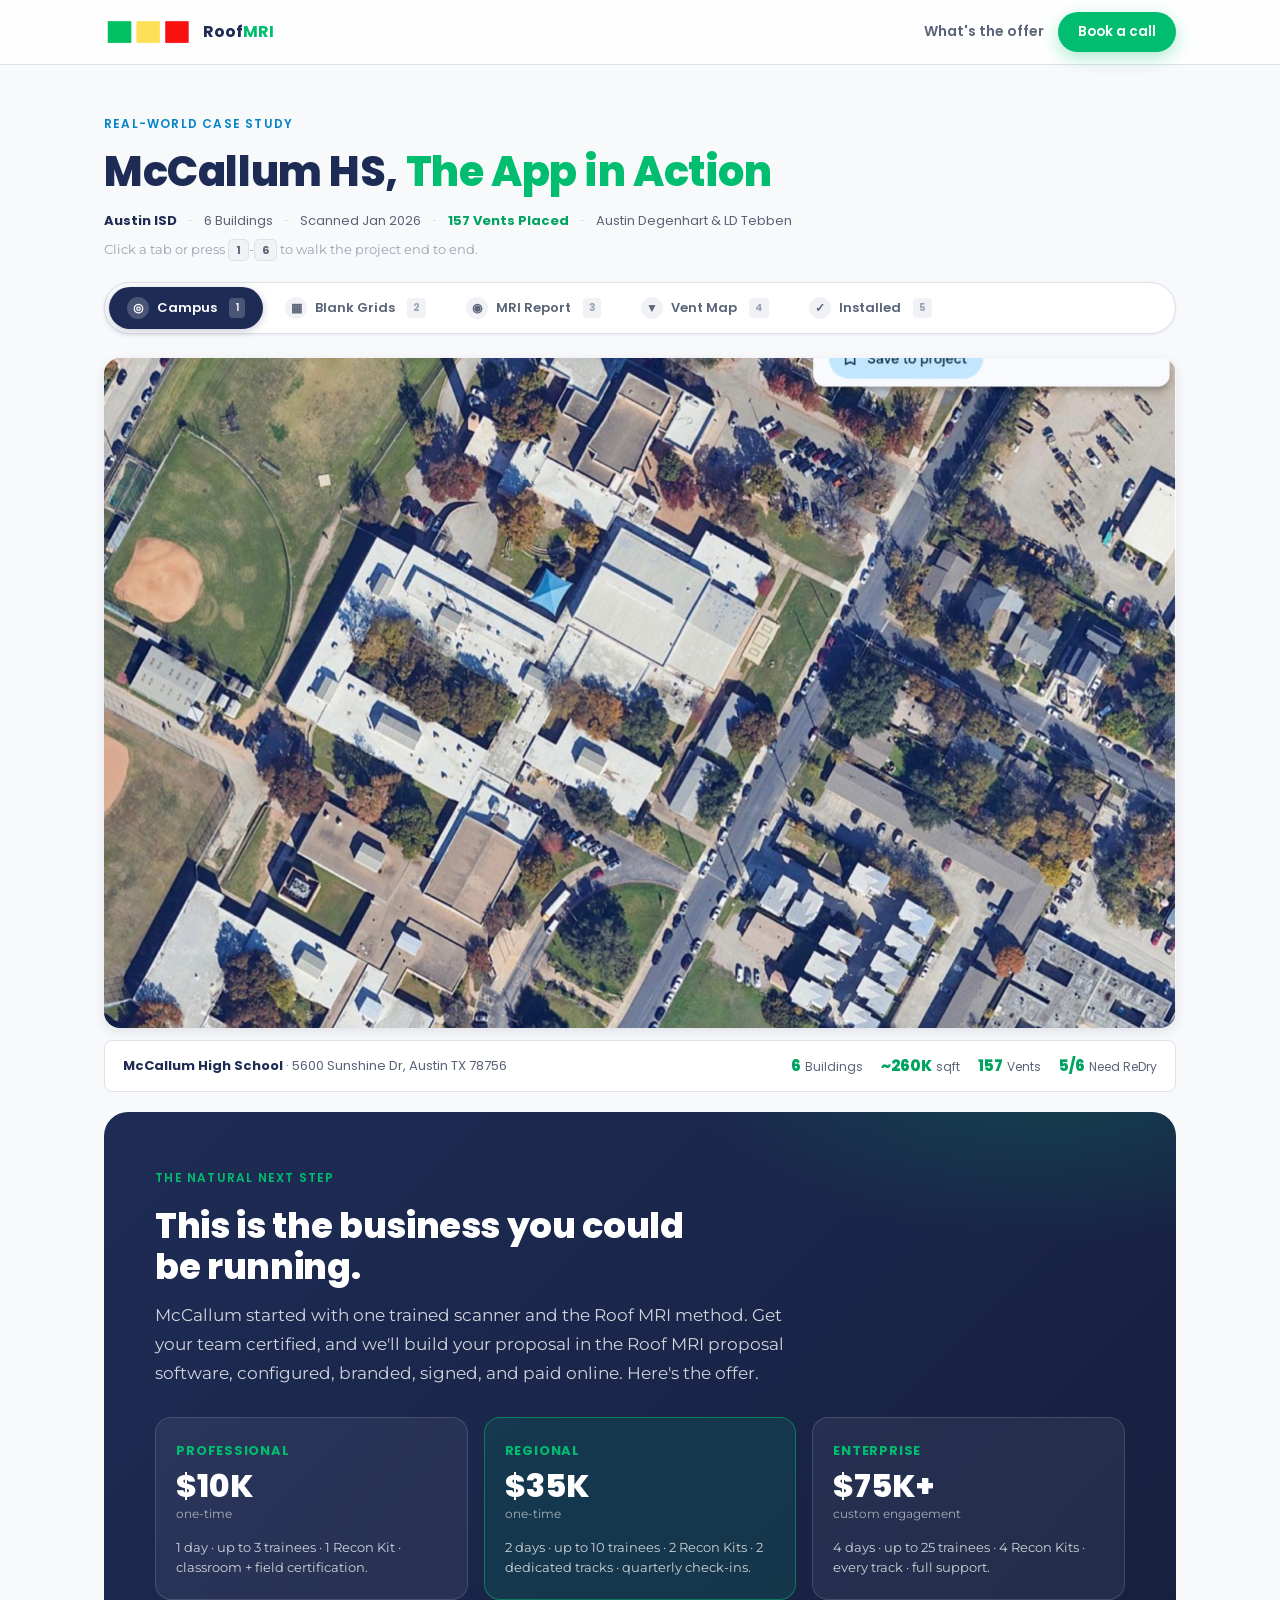
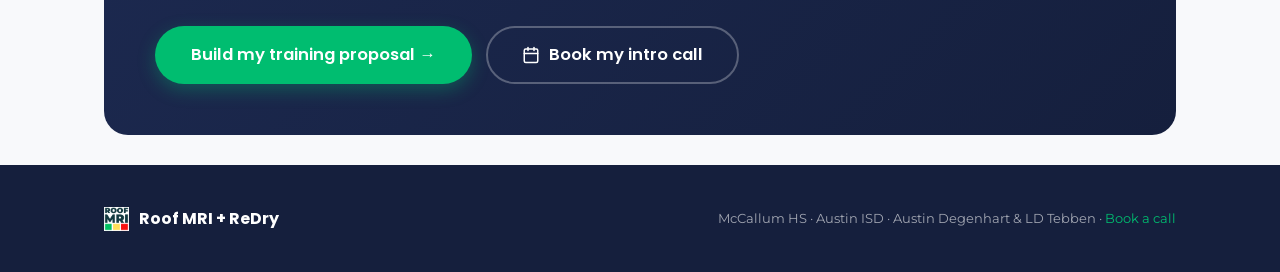
==== commit 640e433b: "Add hover-reveal scan on homepage; un-gate case study minus the bid - Homepage "See a real scan" sec" ====
--- a/case-study.html
+++ b/case-study.html
@@ -4,7 +4,7 @@
 <meta charset="UTF-8">
 <meta name="viewport" content="width=device-width, initial-scale=1.0">
 <title>McCallum HS, The App in Action · Roof MRI + ReDry</title>
-<meta name="description" content="A real Roof MRI + ReDry project at McCallum High School, Austin ISD: campus scan, moisture report, 157-vent map, install photos, and the bid.">
+<meta name="description" content="A real Roof MRI + ReDry project at McCallum High School, Austin ISD: campus scan, moisture report, 157-vent map, and install photos.">
 <link rel="icon" type="image/png" href="images/logo-icon.png">
 <link href="https://fonts.googleapis.com/css2?family=Montserrat:wght@400;500;600;700&family=Poppins:wght@600;700;800;900&display=swap" rel="stylesheet">
 <link rel="stylesheet" href="styles.css">
@@ -48,7 +48,6 @@
         <button class="comp-tab" role="tab" aria-selected="false" data-case="report"><span class="comp-tab-icon">◉</span>MRI Report<span class="comp-tab-key">3</span></button>
         <button class="comp-tab" role="tab" aria-selected="false" data-case="vents"><span class="comp-tab-icon">▼</span>Vent Map<span class="comp-tab-key">4</span></button>
         <button class="comp-tab" role="tab" aria-selected="false" data-case="installed"><span class="comp-tab-icon">✓</span>Installed<span class="comp-tab-key">5</span></button>
-        <button class="comp-tab" role="tab" aria-selected="false" data-case="bid"><span class="comp-tab-icon">$</span>The Bid<span class="comp-tab-key">6</span></button>
       </div>
 
       <div class="comp-view" id="caseView">
@@ -173,16 +172,6 @@
           </div>
         </div>
 
-        <!-- BID -->
-        <div class="comp-panel" data-case-panel="bid" role="tabpanel">
-          <div class="bid-embed">
-            <iframe src="images/mccallum/bid-mccallum.pdf#toolbar=0&amp;navpanes=0&amp;view=FitH" title="McCallum HS, ReDry Quote + Contract" loading="lazy"></iframe>
-          </div>
-          <div class="case-caption-strip">
-            <div>Submitted to <strong>LD Tebben</strong> for Austin ISD · ReDry Quote + Contract</div>
-            <a class="case-link-btn" href="images/mccallum/bid-mccallum.pdf" target="_blank" rel="noopener">Open the full PDF →</a>
-          </div>
-        </div>
       </div>
     </div>
 
--- a/styles.css
+++ b/styles.css
@@ -113,6 +113,33 @@
 .offer-card.contractor{--accent:var(--green);--accent-soft:var(--green-light)}
 .offer-card.gaco{--accent:var(--amber-500);--accent-soft:var(--amber-100)}
 
+/* See-a-scan: hover-reveal moisture over two real roofs */
+.scan-reveal-grid{display:grid;grid-template-columns:1fr 1fr;gap:24px}
+.scan-reveal{position:relative;margin:0;aspect-ratio:3/4;border-radius:var(--radius-lg);overflow:hidden;
+  background:var(--navy-dark);box-shadow:0 18px 42px rgba(21,31,61,.20);cursor:crosshair;outline:none;
+  -webkit-tap-highlight-color:transparent}
+.scan-reveal:focus-visible{box-shadow:0 0 0 3px var(--green),0 18px 42px rgba(21,31,61,.20)}
+.scan-reveal img{position:absolute;inset:0;width:100%;height:100%;object-fit:cover;object-position:center;display:block}
+.scan-reveal .sr-gray{filter:grayscale(1) brightness(1.07) contrast(.93)}
+.scan-reveal .sr-color{clip-path:inset(0 0 100% 0);transition:clip-path .75s cubic-bezier(.4,0,.2,1)}
+.scan-reveal:hover .sr-color,.scan-reveal:focus-visible .sr-color,.scan-reveal.revealed .sr-color{clip-path:inset(0 0 0 0)}
+.sr-scanline{position:absolute;left:0;right:0;top:0;height:3px;z-index:3;pointer-events:none;opacity:0;
+  background:linear-gradient(90deg,transparent,var(--green),transparent);box-shadow:0 0 16px 3px rgba(0,189,112,.65)}
+.scan-reveal:hover .sr-scanline,.scan-reveal:focus-visible .sr-scanline,.scan-reveal.revealed .sr-scanline{animation:scanSweep .75s cubic-bezier(.4,0,.2,1) forwards}
+@keyframes scanSweep{0%{opacity:1;top:0}88%{opacity:1}100%{opacity:0;top:100%}}
+.scan-reveal figcaption{position:absolute;left:0;right:0;bottom:0;z-index:4;display:flex;justify-content:space-between;align-items:center;
+  padding:16px 18px;color:#fff;font-family:'Poppins',sans-serif;
+  background:linear-gradient(to top,rgba(21,31,61,.92),rgba(21,31,61,.35) 62%,transparent)}
+.sr-label{font-weight:700;font-size:1.05rem}
+.sr-hint{display:inline-flex;align-items:center;gap:7px;font-size:12px;font-weight:600;text-transform:uppercase;letter-spacing:.09em;color:rgba(255,255,255,.92);transition:opacity .3s}
+.scan-reveal:hover .sr-hint,.scan-reveal.revealed .sr-hint{opacity:0}
+.sr-dot{width:7px;height:7px;border-radius:50%;background:var(--green);animation:srPulse 1.8s infinite}
+@keyframes srPulse{0%{box-shadow:0 0 0 0 rgba(0,189,112,.6)}70%{box-shadow:0 0 0 8px rgba(0,189,112,0)}100%{box-shadow:0 0 0 0 rgba(0,189,112,0)}}
+.scan-foot{margin-top:26px;text-align:center;color:var(--gray-600);font-size:1.02rem}
+.scan-foot a{color:var(--green-dark);font-weight:700;white-space:nowrap}
+@media(max-width:640px){.scan-reveal-grid{grid-template-columns:1fr;gap:18px}.scan-reveal{max-width:420px;margin:0 auto}}
+@media(prefers-reduced-motion:reduce){.scan-reveal .sr-color{transition:none}.sr-scanline{display:none}.sr-dot{animation:none}}
+
 /* lifecycle flow */
 .flow{background:#fff;border-top:1px solid var(--gray-200);border-bottom:1px solid var(--gray-200)}
 .flow-steps{display:flex;flex-wrap:wrap;align-items:stretch;gap:0}
@@ -295,7 +322,7 @@
 .rd-hero::after{content:"";position:absolute;inset:0;pointer-events:none;
   background:radial-gradient(680px 320px at 8% 115%,rgba(0,189,112,.16),transparent 60%)}
 .rd-hero .wrap{position:relative;z-index:1;padding-top:72px;padding-bottom:76px}
-.rd-hero h1{color:#fff;font-size:clamp(2rem,4.4vw,3.35rem);font-weight:800;max-width:17ch}
+.rd-hero h1{color:#fff;font-size:clamp(1.9rem,3.2vw,2.85rem);font-weight:800;text-transform:uppercase;line-height:1.08;letter-spacing:-.2px}
 .rd-hero .eyebrow{color:var(--orange)}
 .rd-hero-sub{margin-top:20px;max-width:62ch;font-size:clamp(1rem,1.5vw,1.16rem);line-height:1.6;color:rgba(255,255,255,.82)}
 .rd-hero-sub strong{color:#fff;font-weight:600}
@@ -304,8 +331,10 @@
 .rd-hero-grid{display:grid;grid-template-columns:1.12fr .88fr;gap:44px;align-items:center}
 .rd-hero-grid.no-art{grid-template-columns:1fr}
 .rd-hero-copy{min-width:0}
-.rd-hero-art{margin:0;display:flex;align-items:center;justify-content:center}
-.rd-hero-art img{max-width:100%;max-height:460px;border-radius:var(--radius-lg);border:1px solid rgba(255,255,255,.16);box-shadow:0 26px 54px rgba(0,0,0,.45)}
+.rd-hero-art{margin:0;display:flex;align-items:flex-end;justify-content:center}
+.rd-hero-art img{max-width:100%;max-height:540px;filter:drop-shadow(0 26px 42px rgba(0,0,0,.5))}
+.rd-trust{margin-top:18px;display:flex;align-items:center;gap:9px;font-family:'Poppins',sans-serif;font-size:13.5px;font-weight:600;color:rgba(255,255,255,.85)}
+.rd-stars{color:#ffc53d;letter-spacing:2px;font-size:15px}
 @media(max-width:820px){
   .rd-hero-grid{grid-template-columns:1fr;gap:22px}
   .rd-hero-art img{max-height:230px}
@@ -316,9 +345,12 @@
 .nav-logo .sub-brand span{color:var(--orange)}
 
 /* Spec strip (hero) */
-.rd-spec-strip{display:grid;grid-template-columns:repeat(4,1fr);gap:1px;margin-top:48px;
-  background:rgba(255,255,255,.12);border:1px solid rgba(255,255,255,.14);border-radius:var(--radius-lg);overflow:hidden}
-.rd-spec-strip .stat{background:rgba(21,31,61,.35)}
+/* Stat band the vent reflection passes behind (depth + connection to hero) */
+.rd-spec-wrap{position:relative;margin-top:28px}
+.rd-spec-strip{position:relative;z-index:1;display:grid;grid-template-columns:repeat(4,1fr);gap:1px;
+  background:rgba(255,255,255,.10);border:1px solid rgba(255,255,255,.16);border-radius:var(--radius-lg);overflow:hidden;
+  -webkit-backdrop-filter:blur(7px) saturate(1.12);backdrop-filter:blur(7px) saturate(1.12)}
+.rd-spec-strip .stat{background:rgba(21,31,61,.30)}
 .rd-spec-strip .stat b{color:#fff}
 .rd-spec-strip .stat b.o{color:var(--orange)}
 
@@ -396,6 +428,7 @@
 .us-map{width:100%;height:auto;display:block;overflow:visible}
 .us-map .state{fill:var(--gray-100);stroke:#fff;stroke-width:1;transition:fill .2s ease}
 .us-map .state.active{fill:#e4eff9}
+.us-map .canada-land{fill:#edf0f4;stroke:#fff;stroke-width:.8}
 /* Small dots, high volume, the count is the story, not the dot size. */
 .us-map .dot{stroke:#fff;stroke-width:.5;fill-opacity:.88;cursor:pointer;transition:r .12s ease}
 .us-map .dot.mk-redry{fill:var(--orange)}
@@ -427,6 +460,17 @@
 .loc-chip.loc-installed{border-color:rgba(0,189,112,.4);background:var(--green-light);color:var(--green-dark)}
 .loc-chip.loc-bid{border-color:rgba(238,106,43,.4);background:var(--orange-soft);color:var(--orange-dark)}
 
+/* Creative conversion band under the map (FOMO + one CTA) */
+.map-punch{margin-top:28px;background:linear-gradient(135deg,var(--blue-deep),var(--blue-900));color:#fff;border-radius:var(--radius-xl);padding:clamp(30px,4vw,50px);text-align:center;position:relative;overflow:hidden}
+.map-punch::before{content:"";position:absolute;inset:0;background:radial-gradient(620px 320px at 85% -20%,rgba(231,154,68,.28),transparent 60%)}
+.map-punch>*{position:relative;z-index:1}
+.mp-live{display:inline-flex;align-items:center;gap:9px;font-family:'Poppins',sans-serif;font-size:12px;font-weight:600;letter-spacing:.08em;text-transform:uppercase;color:rgba(255,255,255,.72);margin-bottom:16px}
+.mp-dot{width:9px;height:9px;border-radius:50%;background:var(--green);animation:mpPulse 2s ease-out infinite}
+@keyframes mpPulse{0%{box-shadow:0 0 0 0 rgba(0,189,112,.65)}70%{box-shadow:0 0 0 11px rgba(0,189,112,0)}100%{box-shadow:0 0 0 0 rgba(0,189,112,0)}}
+.mp-head{color:#fff;font-size:clamp(1.6rem,3.2vw,2.4rem);font-weight:800;max-width:19ch;margin:0 auto}
+.mp-sub{margin:16px auto 0;max-width:58ch;color:rgba(255,255,255,.82);font-size:1.05rem;line-height:1.6}
+.map-punch .btn{margin-top:26px}
+
 /* Lease process (customer-facing) */
 .lease-grid{display:grid;grid-template-columns:repeat(2,1fr);gap:20px;margin-bottom:34px}
 .lease-opt{background:#fff;border:1px solid var(--gray-200);border-radius:var(--radius-lg);padding:26px;box-shadow:var(--shadow-sm)}
@@ -465,5 +509,5 @@
 
 @media(prefers-reduced-motion:reduce){
   *{transition:none!important;scroll-behavior:auto!important}
-  .us-map .mk-installed .halo{animation:none}
-}
+  .us-map .dot,.mp-dot{animation:none}
+}
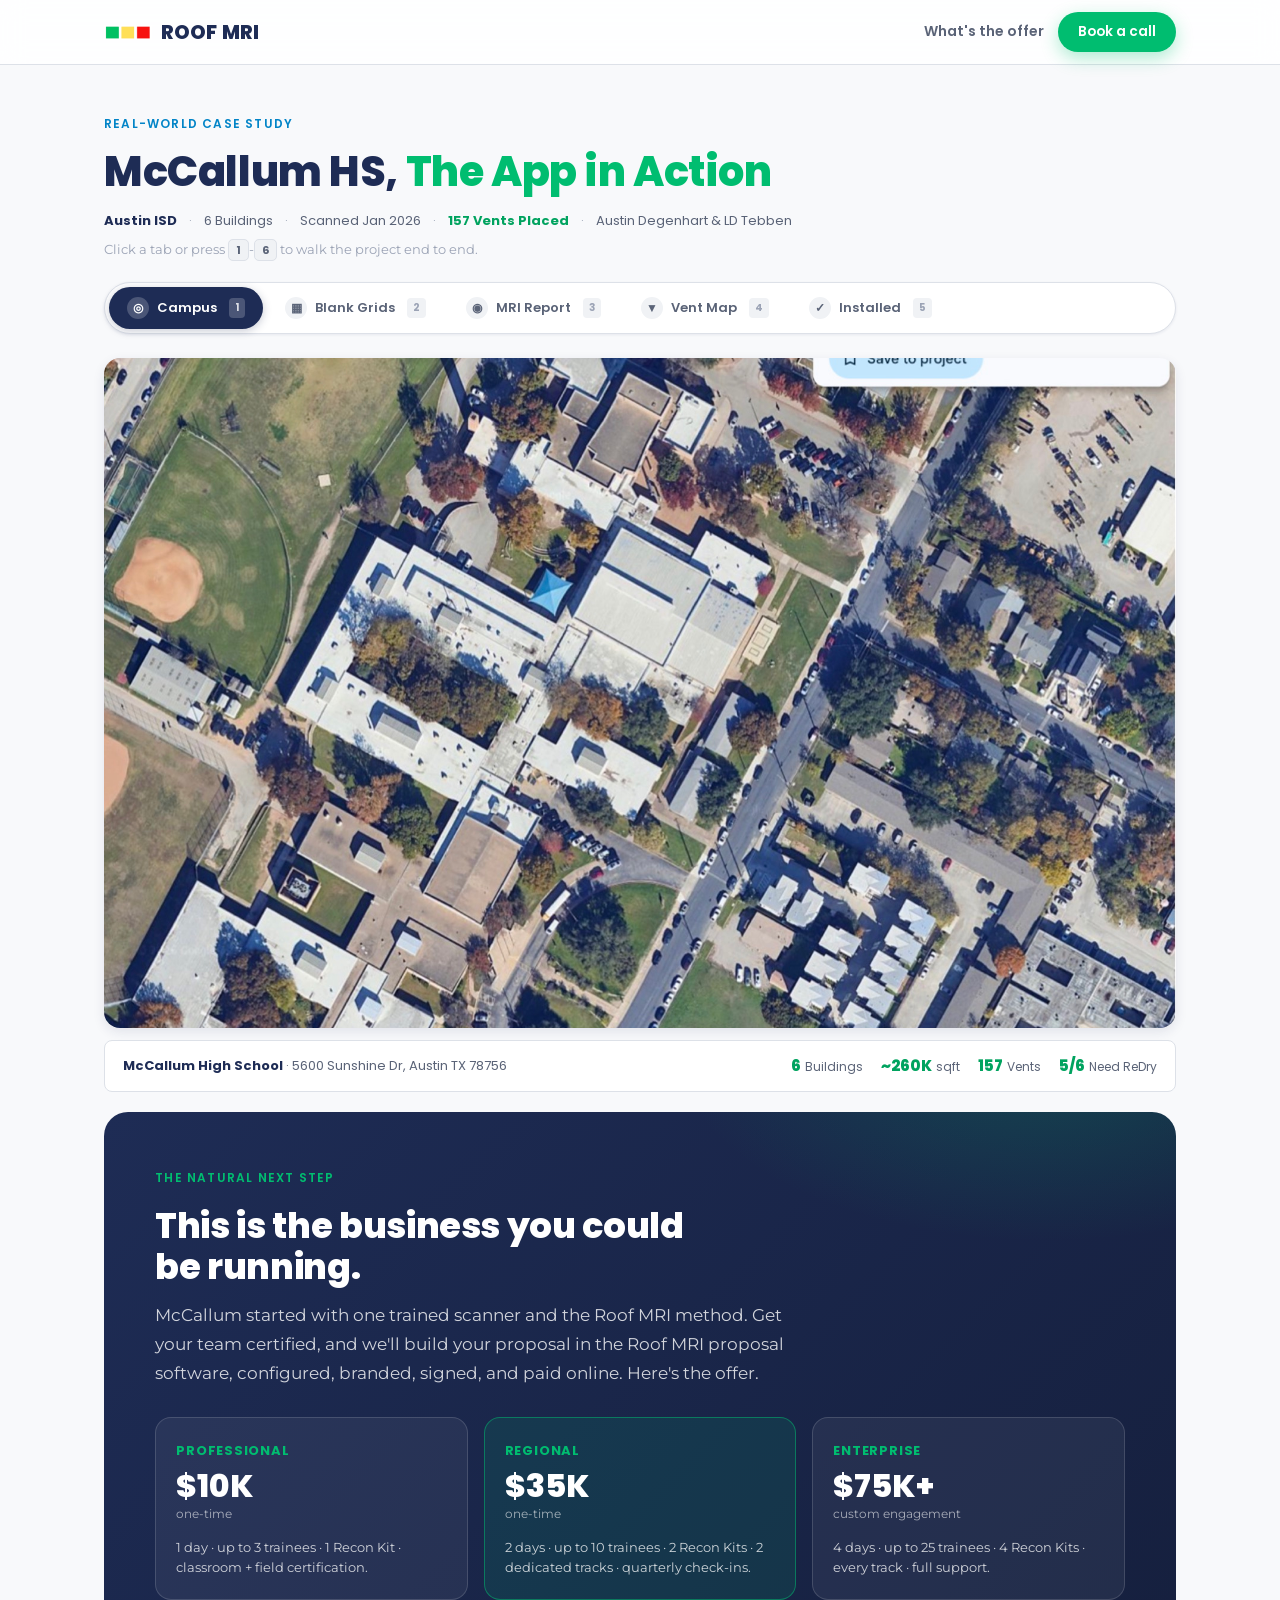
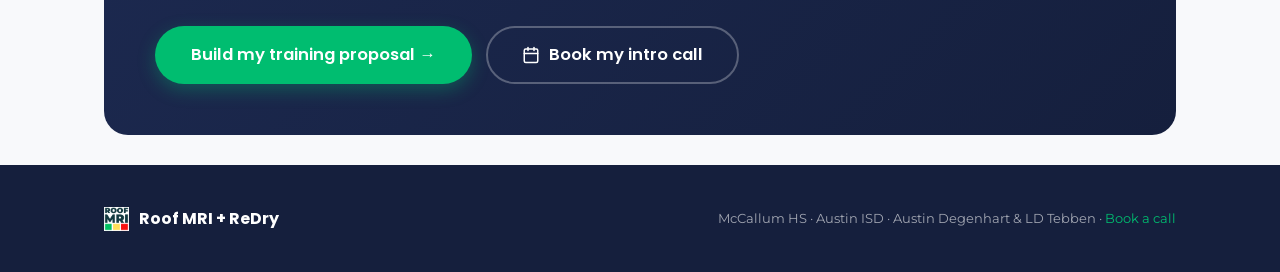
==== commit 718c4878: "Fix Roof MRI nav wordmark: uniform all-caps ROOF MRI Render the wordmark as "ROOF MRI" in Poppins Ex" ====
--- a/case-study.html
+++ b/case-study.html
@@ -15,8 +15,8 @@
 <header class="nav">
   <div class="wrap">
     <a class="nav-logo" href="index.html">
-      <img src="images/logo-icon.png" alt="Roof MRI">
-      <b>Roof<span>MRI</span></b>
+      <img src="images/logo-icon.png" alt="">
+      <b>ROOF MRI</b>
     </a>
     <nav class="nav-actions">
       <a class="nav-link hide-sm" href="index.html">What's the offer</a>
--- a/styles.css
+++ b/styles.css
@@ -51,9 +51,9 @@
 .nav{position:sticky;top:0;z-index:50;background:rgba(255,255,255,.86);
   backdrop-filter:saturate(180%) blur(12px);border-bottom:1px solid var(--gray-200)}
 .nav .wrap{display:flex;align-items:center;justify-content:space-between;height:64px}
-.nav-logo{display:flex;align-items:center;gap:10px;text-decoration:none}
-.nav-logo img{height:28px;width:auto}
-.nav-logo b{font-family:'Poppins',sans-serif;font-weight:700;font-size:16px;color:var(--navy)}
+.nav-logo{display:flex;align-items:center;gap:9px;text-decoration:none}
+.nav-logo img{height:15px;width:auto}
+.nav-logo b{font-family:'Poppins',sans-serif;font-weight:800;font-size:20px;letter-spacing:.01em;line-height:1;color:var(--navy)}
 .nav-logo span{color:var(--green)}
 .nav-actions{display:flex;align-items:center;gap:14px}
 .nav-link{font-family:'Poppins',sans-serif;font-weight:600;font-size:14px;color:var(--gray-600);text-decoration:none;transition:color .18s ease}
